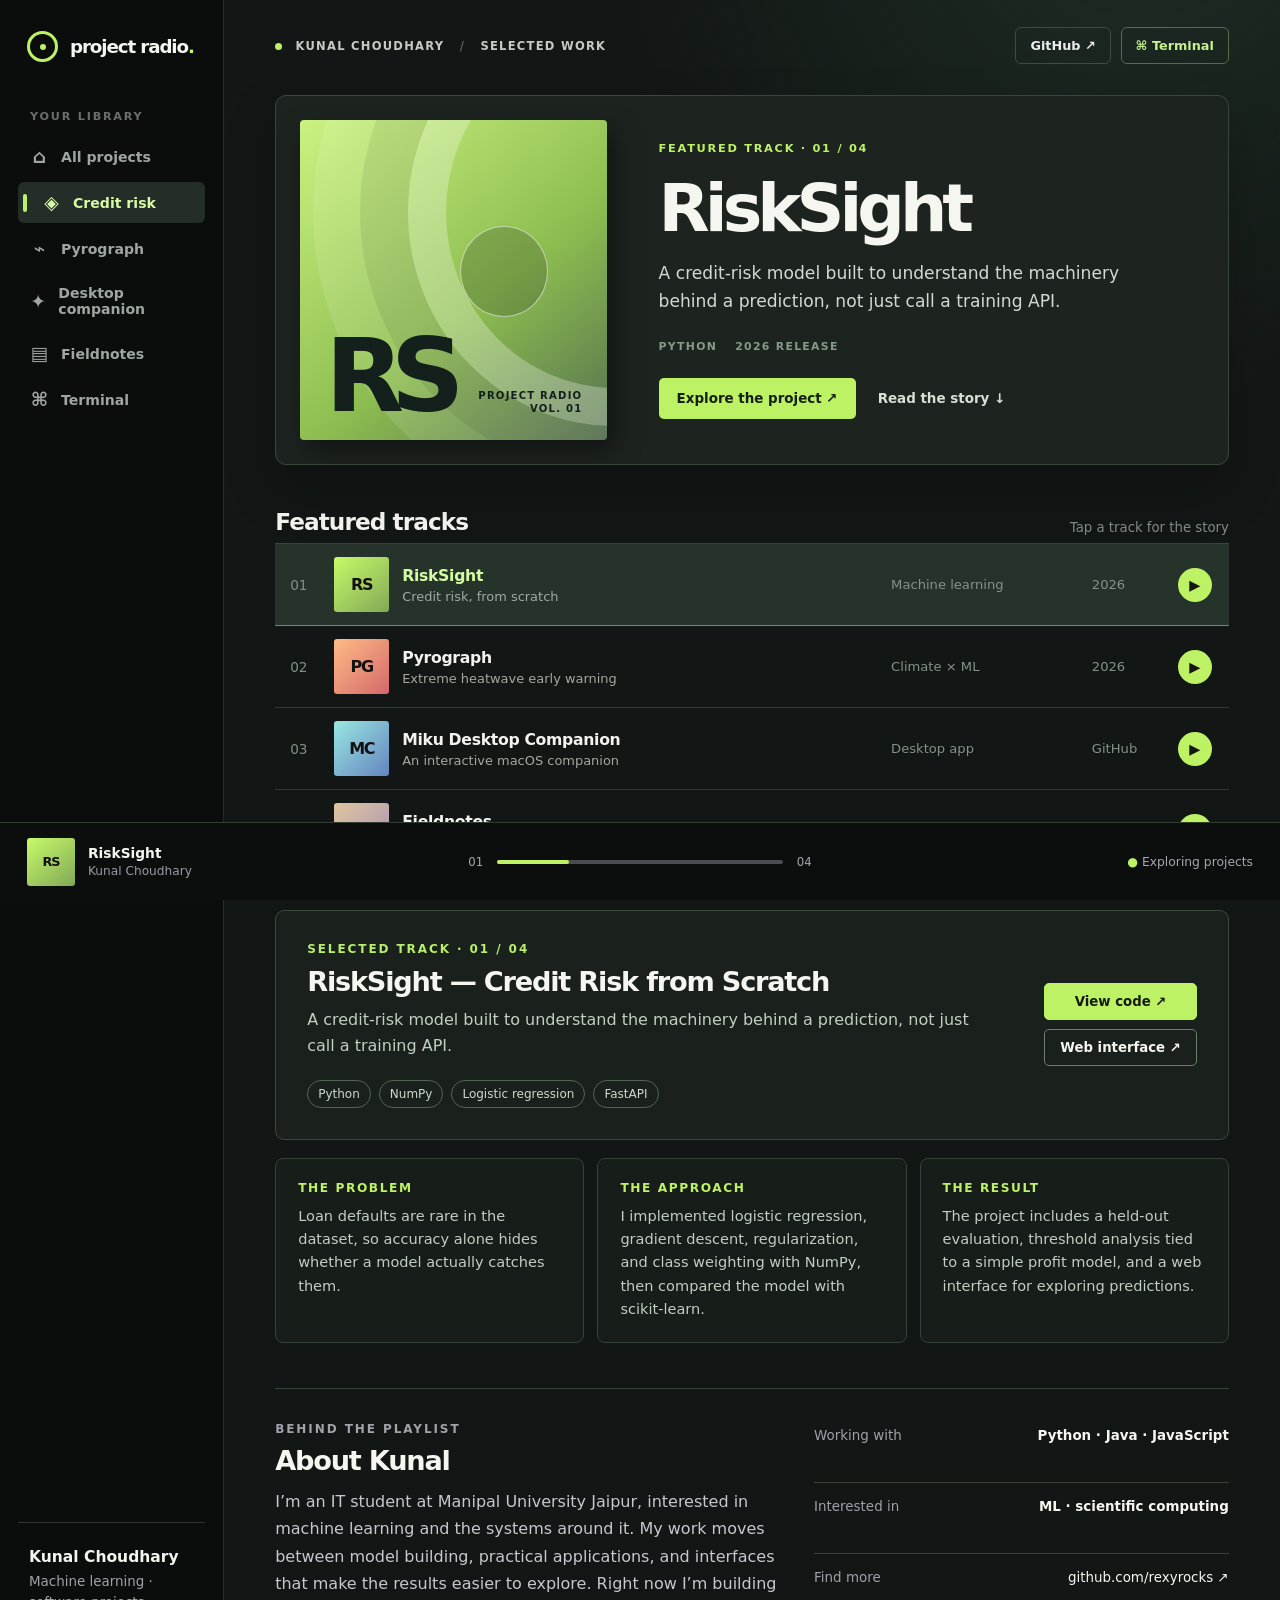
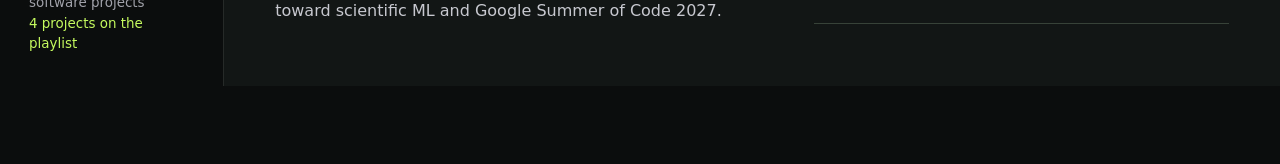
==== portfolio/index.html @ c3a0f2cb "Feature Project Radio portfolio and refresh public project highlights" ====
<!doctype html>
<html lang="en">
<head>
  <meta charset="utf-8">
  <meta name="viewport" content="width=device-width, initial-scale=1">
  <meta name="theme-color" content="#0b0c10">
  <meta name="description" content="Kunal Choudhary's project radio: machine learning projects, experiments, and the stories behind them.">
  <title>Kunal Choudhary · Project Radio</title>
  <link rel="icon" type="image/svg+xml" href="data:image/svg+xml,%3Csvg xmlns='http://www.w3.org/2000/svg' viewBox='0 0 64 64'%3E%3Crect width='64' height='64' rx='15' fill='%230b0c10'/%3E%3Ccircle cx='32' cy='32' r='23' fill='none' stroke='%23c5fa5f' stroke-width='5'/%3E%3Ccircle cx='32' cy='32' r='5' fill='%23c5fa5f'/%3E%3C/svg%3E">
  <style>
    :root{font-family:Inter,ui-sans-serif,system-ui,-apple-system,BlinkMacSystemFont,"Segoe UI",sans-serif;color:#f4f4ef;background:#0b0c10;font-synthesis:none}
    *{box-sizing:border-box}html{scroll-behavior:smooth}body{margin:0;min-width:320px}button,a{font:inherit}button{cursor:pointer}a{color:inherit;text-decoration:none}button:focus-visible,a:focus-visible,input:focus-visible{outline:3px solid #c5fa5f;outline-offset:3px}::selection{background:#c5fa5f;color:#111}
    .app{min-height:100vh;display:grid;grid-template-columns:248px minmax(0,1fr);grid-template-rows:minmax(0,1fr) 86px}
    .sidebar{grid-row:1;grid-column:1;background:#111218;border-right:1px solid #2a2b31;padding:30px 20px;display:flex;flex-direction:column;gap:40px}
    .brand{display:flex;align-items:center;gap:12px;font-size:1.05rem;font-weight:800;letter-spacing:-.04em}.brand-icon{width:33px;height:33px;border:3px solid #c5fa5f;border-radius:50%;position:relative;display:grid;place-items:center}.brand-icon:after{content:"";width:6px;height:6px;background:#c5fa5f;border-radius:50%}
    .nav-label,.eyebrow{font-size:.75rem;font-weight:800;letter-spacing:.16em;text-transform:uppercase;color:#a1a2aa}.nav{display:grid;gap:5px}.nav button{width:100%;text-align:left;background:none;color:#a9abb4;border:0;border-radius:9px;padding:11px 12px;font-size:.91rem;font-weight:650;display:flex;align-items:center;gap:12px}.nav button:hover,.nav button.active{background:#23252c;color:#fff}.nav button.active:before{content:"";width:4px;height:18px;background:#c5fa5f;border-radius:6px;margin-left:-7px;margin-right:3px}.nav .symbol{font-size:1.18rem;line-height:1;width:19px;text-align:center}.sidebar-foot{margin-top:auto;border-top:1px solid #2a2b31;padding:22px 11px 0;color:#a1a2aa;font-size:.84rem;line-height:1.55}.sidebar-foot strong{color:#f4f4ef;display:block;font-size:.9rem}
    .main{grid-column:2;grid-row:1;min-width:0;background:radial-gradient(ellipse 55% 42% at 75% -2%,#39354c 0%,transparent 75%),#17181e;padding:30px clamp(20px,4vw,66px) 54px;overflow:hidden}
    .topbar{display:flex;align-items:center;justify-content:space-between;gap:16px;margin-bottom:34px}.top-note{color:#b7b8bf;font-size:.84rem}.top-actions{display:flex;align-items:center;gap:10px}.pill{border:1px solid #42434b;background:#25262d;color:#ececf0;border-radius:100px;padding:9px 15px;font-size:.84rem;font-weight:700}.pill:hover{background:#373841}.terminal-trigger{border:1px solid #c5fa5f;background:transparent;color:#c5fa5f;border-radius:100px;padding:9px 14px;font-size:.84rem;font-weight:750}.terminal-trigger:hover{background:#c5fa5f;color:#141611}
    .hero{position:relative;display:grid;grid-template-columns:minmax(0,1fr) minmax(250px,38%);align-items:end;gap:30px;min-height:365px;padding:clamp(26px,4vw,54px);overflow:hidden;border-radius:20px;background:linear-gradient(115deg,#494174 0%,#785c91 55%,#c7acb9 100%);box-shadow:0 28px 60px #0004}
    .hero:before{content:"";position:absolute;inset:0;background:linear-gradient(0deg,#12101a99,transparent 58%);pointer-events:none}.hero-copy{position:relative;z-index:1}.hero .eyebrow{color:#e8e3ed}.hero h1{font-size:clamp(3rem,6.8vw,6rem);line-height:.93;letter-spacing:-.075em;margin:15px 0 22px;max-width:700px}.hero p{font-size:clamp(1rem,1.5vw,1.12rem);line-height:1.55;margin:0;color:#f0eaf3;max-width:570px}.hero-meta{margin-top:32px;font-size:.83rem;font-weight:700;color:#ede7f0}.hero-art{position:relative;z-index:0;justify-self:center;align-self:center;width:min(28vw,300px);aspect-ratio:1;border-radius:50%;background:repeating-radial-gradient(circle at center,#17171b 0 3px,#24242a 4px 5px,#131317 6px 9px);box-shadow:18px 27px 35px #110d1b55,inset 0 0 0 2px #ffffff18;transform:rotate(-16deg)}.hero-art:before{content:"";position:absolute;inset:32%;border-radius:50%;background:#c5fa5f;box-shadow:0 0 0 7px #c5fa5f44}.hero-art:after{content:"";position:absolute;inset:47%;border-radius:50%;background:#17181e}
    .section-heading{display:flex;align-items:end;justify-content:space-between;gap:12px;margin:43px 0 16px}.section-heading h2{font-size:1.6rem;letter-spacing:-.045em;margin:0}.section-heading span{color:#a7a8b0;font-size:.83rem}.tracks{display:grid;gap:9px}.track{width:100%;display:grid;grid-template-columns:28px 55px minmax(0,1fr) minmax(110px,22%) 70px 38px;gap:16px;align-items:center;padding:12px 16px;color:#afb0b9;background:transparent;border:1px solid transparent;border-radius:11px;text-align:left}.track:hover,.track.selected{background:#25262e;border-color:#3b3c45}.track.selected .track-name{color:#c5fa5f}.track-number{font-size:.85rem}.cover{width:55px;height:55px;border-radius:7px;display:grid;place-items:center;color:#111;font-weight:900;letter-spacing:-.08em;box-shadow:0 4px 14px #0004}.cover-risk{background:linear-gradient(140deg,#c7fa69,#81a956)}.cover-pyro{background:linear-gradient(135deg,#ffbc85,#d4686b)}.cover-miku{background:linear-gradient(135deg,#98e7e2,#6584be)}.cover-notes{background:linear-gradient(135deg,#dec59d,#a891b9)}.track-name{display:block;color:#f2f2ef;font-weight:780;font-size:.98rem;letter-spacing:-.02em}.track-sub{display:block;color:#9899a2;font-size:.81rem;margin-top:4px}.track-type,.track-time{font-size:.82rem}.track-play{height:34px;width:34px;border-radius:50%;border:0;background:#c5fa5f;color:#131611;display:grid;place-items:center;font-size:.9rem}.track-play:hover{transform:scale(1.08)}
    .detail{margin-top:34px;background:#22232b;border:1px solid #34353d;border-radius:18px;padding:28px;display:grid;grid-template-columns:minmax(0,1fr) auto;gap:28px}.detail .eyebrow{color:#b8ef68}.detail h3{margin:10px 0 10px;font-size:1.65rem;letter-spacing:-.045em}.detail p{margin:0;color:#c4c5cb;line-height:1.65;max-width:680px}.chips{display:flex;flex-wrap:wrap;gap:8px;margin-top:20px}.chip{border:1px solid #4b4c55;border-radius:100px;padding:6px 10px;font-size:.75rem;color:#e1e1e5}.detail-links{display:flex;flex-direction:column;justify-content:center;gap:9px;min-width:130px}.detail-link{border:1px solid #666872;border-radius:100px;padding:10px 15px;text-align:center;font-size:.83rem;font-weight:750}.detail-link.primary{background:#c5fa5f;border-color:#c5fa5f;color:#161a10}.detail-link:hover{filter:brightness(1.12)}
    .story-grid{display:grid;grid-template-columns:repeat(3,minmax(0,1fr));gap:13px;margin-top:18px}.story-card{background:#1b1c23;border:1px solid #33343d;border-radius:14px;padding:19px}.story-card h4{color:#c5fa5f;margin:0 0 9px;font-size:.76rem;text-transform:uppercase;letter-spacing:.13em}.story-card p{color:#cbccd1;font-size:.91rem;line-height:1.6;margin:0}.about{margin-top:45px;display:grid;grid-template-columns:minmax(0,1.1fr) minmax(220px,.9fr);gap:32px;border-top:1px solid #393a43;padding-top:33px}.about h2{font-size:1.6rem;letter-spacing:-.045em;margin:9px 0 12px}.about p{color:#c7c8cf;line-height:1.7;margin:0;max-width:590px}.about-list{display:grid;gap:10px}.about-item{display:flex;justify-content:space-between;gap:20px;border-bottom:1px solid #393a43;padding:6px 0 12px;font-size:.84rem}.about-item span:first-child{color:#9fa1aa}.about-item span:last-child{font-weight:700;text-align:right}
    .player{grid-row:2;grid-column:1/-1;position:sticky;bottom:0;z-index:5;background:#101115;border-top:1px solid #33343a;display:grid;grid-template-columns:1fr minmax(160px,28%) 1fr;align-items:center;gap:20px;padding:14px 27px}.player-track{display:flex;align-items:center;gap:13px;min-width:0}.player-track .cover{width:48px;height:48px;font-size:.8rem;flex:none}.player-title{font-size:.86rem;font-weight:780;white-space:nowrap;overflow:hidden;text-overflow:ellipsis}.player-artist{font-size:.76rem;color:#999ba4;margin-top:3px}.player-center{display:flex;align-items:center;gap:14px;color:#a4a6ad;font-size:.73rem}.progress{height:4px;border-radius:6px;background:#4b4c52;flex:1;position:relative}.progress:before{content:"";position:absolute;left:0;top:0;bottom:0;width:var(--track-progress,25%);background:#c5fa5f;border-radius:6px}.player-right{justify-self:end;font-size:.77rem;color:#a5a7b0}.player-right span{color:#c5fa5f}
    .terminal-backdrop{position:fixed;inset:0;background:#0009;z-index:10;display:none;align-items:center;justify-content:center;padding:18px}.terminal-backdrop.open{display:flex}.terminal{width:min(720px,100%);max-height:min(650px,85vh);background:#101317;border:1px solid #667466;border-radius:14px;box-shadow:0 35px 90px #000a;display:flex;flex-direction:column;overflow:hidden}.terminal-bar{display:flex;align-items:center;justify-content:space-between;background:#202520;border-bottom:1px solid #3c493d;padding:12px 17px;color:#d6e0d0;font-size:.84rem;font-weight:700}.terminal-close{background:none;color:#d6e0d0;border:0;font-size:1.3rem;line-height:1}.terminal-body{padding:22px 24px;color:#d7e3d4;font: .91rem/1.65 ui-monospace,SFMono-Regular,Consolas,monospace;overflow:auto;min-height:280px}.terminal-line{white-space:pre-wrap;overflow-wrap:anywhere;margin-bottom:8px}.terminal-input-row{display:flex;gap:8px;align-items:center;padding:0 24px 21px;color:#c5fa5f;font: .91rem ui-monospace,SFMono-Regular,Consolas,monospace}.terminal-input-row input{flex:1;min-width:0;background:none;border:0;color:#fff;outline:0;font:inherit}.terminal-input-row input:focus-visible{outline:0}
    @media(max-width:850px){.app{grid-template-columns:1fr}.sidebar{display:none}.main{grid-column:1;padding:22px 18px 35px}.hero{min-height:320px}.hero-art{width:230px}.track{grid-template-columns:22px 50px minmax(0,1fr) 36px;gap:12px}.track-type,.track-time{display:none}.detail{grid-template-columns:1fr}.detail-links{flex-direction:row;justify-content:flex-start}.player{grid-template-columns:1fr auto}.player-center{display:none}}
    @media(max-width:700px){.story-grid,.about{grid-template-columns:1fr}}
    @media(max-width:570px){.top-note{display:none}.topbar{justify-content:flex-end;margin-bottom:20px}.hero{display:block;min-height:355px;padding:28px}.hero h1{font-size:3.4rem;max-width:310px}.hero p{max-width:300px}.hero-art{position:absolute;width:220px;right:-88px;bottom:-67px;opacity:.58}.hero-meta{margin-top:25px}.section-heading{margin-top:32px}.section-heading h2{font-size:1.4rem}.track{padding:9px 7px;gap:10px}.track-name{font-size:.9rem}.track-sub{font-size:.74rem}.cover{width:50px;height:50px}.detail{padding:21px}.detail h3{font-size:1.35rem}.player{padding:11px 15px}.player-right{font-size:.7rem}}
    @media(prefers-reduced-motion:no-preference){.track,.pill,.terminal-trigger,.detail-link,.track-play{transition:background .18s ease,color .18s ease,transform .18s ease,filter .18s ease}}
    /* Project Radio's record-sleeve layout */
    :root{background:#0b0d0d;color:#f5f6f0}
    .app{grid-template-columns:224px minmax(0,1fr);grid-template-rows:minmax(0,1fr) 78px}
    .sidebar{background:#0b0d0d;border-right:1px solid #262a28;padding:31px 18px;gap:48px}
    .brand{font-size:1.14rem;letter-spacing:-.06em;padding-left:9px}.brand-icon{border-color:#bdf264;width:31px;height:31px}.brand-icon:after{background:#bdf264}
    .nav-label{color:#696f6b;font-size:.7rem}.nav button{border-radius:6px;color:#9fa6a1;font-size:.88rem;min-height:41px}.nav button:hover{background:#1b201e}.nav button.active{background:#242d27;color:#d8f9a5}.nav button.active:before{background:#bdf264}
    .sidebar-foot{border-color:#303631}.sidebar-foot strong{font-size:.97rem;margin-bottom:3px}
    .main{background:radial-gradient(circle at 87% -7%,#1e2d24 0%,transparent 27%),#121615;padding:27px clamp(24px,4vw,68px) 62px}
    .topbar{margin-bottom:31px}.top-note{color:#c4cbc3;font-size:.72rem;letter-spacing:.11em;font-weight:800}.top-dot{display:inline-block;width:7px;height:7px;background:#bdf264;border-radius:50%;vertical-align:middle;margin-right:8px}.top-slash{color:#58615a;padding:0 10px}
    .pill,.terminal-trigger{border-radius:6px;min-height:37px;display:inline-flex;align-items:center;padding:8px 14px;font-size:.8rem}.pill{background:none;border-color:#404b42}.terminal-trigger{border-color:#536f46;color:#c6f291}.terminal-trigger:hover{background:#bdf264}
    .hero{grid-template-columns:minmax(240px,34%) minmax(0,1fr);min-height:370px;align-items:stretch;gap:clamp(25px,4vw,65px);background:#1d2420;border:1px solid #39463b;box-shadow:0 24px 54px #0003;padding:24px;border-radius:11px}
    .hero:before{display:none}.hero-art{order:0;justify-self:stretch;align-self:stretch;width:100%;height:auto;aspect-ratio:1;border-radius:4px;transform:none;box-shadow:7px 10px 28px #0007;overflow:hidden;display:flex;align-items:end;justify-content:space-between;padding:25px;isolation:isolate}
    .hero-art.cover-risk{background:linear-gradient(140deg,#cbf280 0%,#8dbd50 58%,#55714f 100%)}
    .hero-art.cover-pyro{background:linear-gradient(145deg,#f1bc89 0%,#e07a6e 50%,#542f59 100%)}
    .hero-art.cover-miku{background:linear-gradient(145deg,#a4e8df 0%,#69a6c2 45%,#453d83 100%)}
    .hero-art.cover-notes{background:linear-gradient(145deg,#efdfb8 0%,#c2a9c1 52%,#68658d 100%)}
    .hero-art:before{content:"";display:block;position:absolute;width:110%;height:110%;left:35%;top:-38%;right:auto;bottom:auto;border-radius:50%;border:38px solid #ffffff46;box-shadow:0 0 0 48px #00000012,0 0 0 95px #ffffff1c;background:none}
    .hero-art:after{content:"";display:block;position:absolute;width:28%;height:28%;left:52%;top:33%;right:auto;bottom:auto;border-radius:50%;background:#151e1933;border:1px solid #fff8}
    .hero-art span,.hero-art small{position:relative;z-index:1;color:#14201b}.hero-art span{font-size:clamp(3.5rem,8vw,8rem);font-weight:950;line-height:.76;letter-spacing:-.13em}.hero-art small{font-size:.63rem;text-align:right;line-height:1.3;letter-spacing:.12em;font-weight:900}
    .hero-copy{order:1;display:flex;flex-direction:column;justify-content:center;padding:15px clamp(2px,2vw,25px) 15px 0}.hero .eyebrow{color:#bdf264;font-size:.71rem;letter-spacing:.15em}.hero h1{font-size:clamp(3rem,5.2vw,5.8rem);line-height:.96;margin:22px 0 19px;letter-spacing:-.075em;overflow-wrap:anywhere}.hero p{color:#d1dad0;font-size:1.07rem;line-height:1.62;max-width:600px}.hero-meta{display:flex;flex-wrap:wrap;gap:18px;color:#859a89;font-size:.68rem;letter-spacing:.12em;margin:24px 0 0}.hero-actions{display:flex;align-items:center;gap:22px;flex-wrap:wrap;margin-top:25px}.hero-button{background:#bdf264;color:#142012;border-radius:5px;padding:13px 18px;font-size:.84rem;font-weight:850}.hero-button:hover{background:#d6ff94}.hero-secondary{font-size:.84rem;font-weight:700;color:#d6e0d3}.hero-secondary:hover{text-decoration:underline}
    .section-heading{margin:43px 0 8px}.section-heading h2{font-size:1.45rem;letter-spacing:-.04em}.section-heading span{color:#828e85}
    .tracks{gap:0;border-top:1px solid #39433b}.track{border:0;border-bottom:1px solid #303a32;border-radius:0;padding:13px 15px;grid-template-columns:28px 52px minmax(0,1fr) minmax(110px,20%) 70px 36px}.track:hover{background:#1e2821;border:0;border-bottom:1px solid #53694d}.track.selected{background:#26332a;border:0;border-bottom:1px solid #718b5d}.track.selected .track-name{color:#d3fca2}.track-number{color:#809084}.cover{border-radius:3px;box-shadow:none}.track-sub{color:#a1aaa1}.track-type,.track-time{color:#849287}.track-play{background:#bdf264}.track-play:hover{transform:scale(1.05)}
    .detail{background:#1a211c;border-color:#3a493d;border-radius:9px;padding:31px;margin-top:38px}.detail h3{font-size:1.7rem}.detail p{color:#c2cfc1}.chip{border-color:#536453;color:#cdd9cc}.detail-link{border-color:#6c806b;border-radius:5px}.detail-link.primary{background:#bdf264;border-color:#bdf264}
    .story-card{background:#171d19;border-color:#354237;border-radius:8px;padding:22px}.story-card h4{color:#bdf264}.story-card p{color:#c3cec3}
    .about{border-color:#374238}.about h2{font-size:1.7rem}.about-item{border-color:#374238}
    .player{background:#0b0e0c;border-color:#313c32;height:78px}.player-right span{color:#bdf264}.progress:before{background:#bdf264}
    @media(max-width:980px){.hero{grid-template-columns:minmax(190px,36%) minmax(0,1fr);gap:24px}.hero h1{font-size:clamp(2.7rem,5vw,4.3rem)}.hero-art{min-height:250px}}
    @media(max-width:850px){.app{grid-template-columns:1fr}.main{padding:22px 19px 42px}.hero{grid-template-columns:minmax(180px,35%) minmax(0,1fr)}.hero-art{min-height:260px}}
    @media(max-width:620px){.topbar{margin-bottom:17px}.top-note{display:none}.topbar{justify-content:flex-end}.hero{display:flex;flex-direction:column;padding:15px;gap:14px}.hero-art{min-height:0;width:100%;aspect-ratio:1.45;padding:19px}.hero-art span{font-size:5.3rem}.hero-copy{padding:12px 10px 16px}.hero h1{font-size:3.1rem;margin:13px 0}.hero p{font-size:1rem}.hero-meta{margin-top:15px}.hero-actions{margin-top:19px}.hero-button{width:100%;text-align:center}.hero-secondary{display:none}.section-heading{margin-top:34px}.track{grid-template-columns:20px 48px minmax(0,1fr) 34px;padding:10px 4px}.track-type,.track-time{display:none}.story-grid,.about{grid-template-columns:1fr}.detail-links{flex-wrap:wrap}.player{height:74px;padding:10px 14px}}
  </style>
</head>
<body>
  <div class="app">
    <aside class="sidebar" aria-label="Portfolio navigation">
      <a class="brand" href="#top" aria-label="Project Radio home"><span class="brand-icon" aria-hidden="true"></span><span>project radio<span style="color:#c5fa5f">.</span></span></a>
      <div><div class="nav-label" style="padding:0 12px 13px">Your library</div><nav class="nav"><button class="active" data-nav="all"><span class="symbol">⌂</span>All projects</button><button data-nav="risk"><span class="symbol">◈</span>Credit risk</button><button data-nav="pyro"><span class="symbol">⌁</span>Pyrograph</button><button data-nav="miku"><span class="symbol">✦</span>Desktop companion</button><button data-nav="notes"><span class="symbol">▤</span>Fieldnotes</button><button id="nav-terminal"><span class="symbol">⌘</span>Terminal</button></nav></div>
      <div class="sidebar-foot"><strong>Kunal Choudhary</strong>Machine learning · software projects<br><span style="color:#c5fa5f">4 projects on the playlist</span></div>
    </aside>
    <main class="main" id="top">
      <div class="topbar"><div class="top-note"><span class="top-dot"></span> KUNAL CHOUDHARY <span class="top-slash">/</span> SELECTED WORK</div><div class="top-actions"><a class="pill" href="https://github.com/rexyrocks" target="_blank" rel="noopener noreferrer">GitHub ↗</a><button class="terminal-trigger" id="terminal-trigger" aria-haspopup="dialog" aria-controls="terminal-dialog">⌘ Terminal</button></div></div>
      <section class="hero" aria-label="Featured project"><div class="hero-art cover-risk" id="hero-art" aria-hidden="true"><span id="hero-mark">RS</span><small>PROJECT RADIO<br>VOL. 01</small></div><div class="hero-copy"><div class="eyebrow" id="hero-eyebrow">FEATURED TRACK&nbsp; · &nbsp;01 / 04</div><h1 id="hero-title">RiskSight</h1><p id="hero-description">A credit-risk model built to understand the machinery behind a prediction, not just call a training API.</p><div class="hero-meta"><span id="hero-category">MACHINE LEARNING</span><span>2026 RELEASE</span></div><div class="hero-actions"><a class="hero-button" id="hero-code" href="https://github.com/rexyrocks/credit-risk-from-scratch" target="_blank" rel="noopener noreferrer">Explore the project ↗</a><a class="hero-secondary" href="#project-detail">Read the story ↓</a></div></div></section>
      <div class="section-heading"><h2>Featured tracks</h2><span>Tap a track for the story</span></div>
      <section class="tracks" aria-label="Projects">
        <button class="track selected" data-project="risk" aria-pressed="true"><span class="track-number">01</span><span class="cover cover-risk">RS</span><span><span class="track-name">RiskSight</span><span class="track-sub">Credit risk, from scratch</span></span><span class="track-type">Machine learning</span><span class="track-time">2026</span><span class="track-play" aria-hidden="true">▶</span></button>
        <button class="track" data-project="pyro" aria-pressed="false"><span class="track-number">02</span><span class="cover cover-pyro">PG</span><span><span class="track-name">Pyrograph</span><span class="track-sub">Extreme heatwave early warning</span></span><span class="track-type">Climate × ML</span><span class="track-time">2026</span><span class="track-play" aria-hidden="true">▶</span></button>
        <button class="track" data-project="miku" aria-pressed="false"><span class="track-number">03</span><span class="cover cover-miku">MC</span><span><span class="track-name">Miku Desktop Companion</span><span class="track-sub">An interactive macOS companion</span></span><span class="track-type">Desktop app</span><span class="track-time">GitHub</span><span class="track-play" aria-hidden="true">▶</span></button>
        <button class="track" data-project="notes" aria-pressed="false"><span class="track-number">04</span><span class="cover cover-notes">FN</span><span><span class="track-name">Fieldnotes</span><span class="track-sub">A shared research log</span></span><span class="track-type">Full stack</span><span class="track-time">GitHub</span><span class="track-play" aria-hidden="true">▶</span></button>
      </section>
      <section class="detail" id="project-detail" aria-live="polite"></section>
      <div class="story-grid" id="story-grid" aria-label="Project notes"></div>
      <section class="about" id="about"><div><div class="eyebrow">Behind the playlist</div><h2>About Kunal</h2><p>I’m an IT student at Manipal University Jaipur, interested in machine learning and the systems around it. My work moves between model building, practical applications, and interfaces that make the results easier to explore. Right now I’m building toward scientific ML and Google Summer of Code 2027.</p></div><div class="about-list"><div class="about-item"><span>Working with</span><span>Python · Java · JavaScript</span></div><div class="about-item"><span>Interested in</span><span>ML · scientific computing</span></div><div class="about-item"><span>Find more</span><a href="https://github.com/rexyrocks" target="_blank" rel="noopener noreferrer">github.com/rexyrocks ↗</a></div></div></section>
    </main>
    <footer class="player" aria-label="Selected project"><div class="player-track"><span class="cover cover-risk" id="player-cover">RS</span><div style="min-width:0"><div class="player-title" id="player-title">RiskSight</div><div class="player-artist">Kunal Choudhary</div></div></div><div class="player-center"><span id="player-position">01</span><span class="progress" id="player-progress" aria-hidden="true"></span><span>04</span></div><div class="player-right"><span>●</span> Exploring projects</div></footer>
  </div>
  <div class="terminal-backdrop" id="terminal-backdrop"><section class="terminal" id="terminal-dialog" role="dialog" aria-modal="true" aria-label="Project terminal"><div class="terminal-bar"><span>kunal@project-radio ~</span><button class="terminal-close" id="terminal-close" aria-label="Close terminal">×</button></div><div class="terminal-body" id="terminal-output" aria-live="polite"><div class="terminal-line">Welcome to Project Radio Terminal.</div><div class="terminal-line">Type <span style="color:#c5fa5f">help</span> to see available commands.</div></div><form class="terminal-input-row" id="terminal-form"><label for="terminal-input">❯</label><input id="terminal-input" autocomplete="off" spellcheck="false" aria-label="Terminal command"></form></section></div>
  <script>
    const projects={
      risk:{number:"01",short:"RiskSight",title:"RiskSight — Credit Risk from Scratch",description:"A credit-risk model built to understand the machinery behind a prediction, not just call a training API.",problem:"Loan defaults are rare in the dataset, so accuracy alone hides whether a model actually catches them.",approach:"I implemented logistic regression, gradient descent, regularization, and class weighting with NumPy, then compared the model with scikit-learn.",outcome:"The project includes a held-out evaluation, threshold analysis tied to a simple profit model, and a web interface for exploring predictions.",tags:["Python","NumPy","Logistic regression","FastAPI"],code:"https://github.com/rexyrocks/credit-risk-from-scratch",demo:"https://frontend-rose-eight-31.vercel.app",demoLabel:"Web interface ↗",cover:"RS",coverClass:"cover-risk"},
      pyro:{number:"02",short:"Pyrograph",title:"Pyrograph — Extreme Heatwave Early Warning",description:"A Jaipur heatwave detection pipeline designed to turn weather history and forecasts into useful warnings.",problem:"A daily alert needs more than a high temperature: it needs a local baseline, recent context, and a clear definition of severe heat.",approach:"I built calendar-based climatology labels and lag features, trained Random Forest and XGBoost, and tested on later years.",outcome:"The pipeline saves its feature contract and evaluation metrics; an API and web app provide a five-day outlook with a persistence check for alerts.",tags:["Python","XGBoost","Time-series features","FastAPI"],code:"https://github.com/rexyrocks/pyrograph",demo:"https://heatshield-jaipur.vercel.app",demoLabel:"Open app ↗",cover:"PG",coverClass:"cover-pyro"},
      miku:{number:"03",short:"Miku Desktop Companion",title:"Miku Desktop Companion",description:"An interactive macOS companion built with Electron and a Live2D character.",problem:"A desktop companion needs to feel present without taking control of the screen or watching it by default.",approach:"The app combines character interactions, a menu-bar controller, local memory, and optional voice chat. Screen and project observation are opt-in.",outcome:"The public repository includes the Electron app, observer helpers, privacy controls, and development tests.",tags:["Electron","JavaScript","macOS","Live2D"],code:"https://github.com/rexyrocks/Electron",cover:"MC",coverClass:"cover-miku"},
      notes:{number:"04",short:"Fieldnotes",title:"Fieldnotes — Shared Research Log",description:"A place for the heatwave team to capture findings, phases, and responsibilities as the prototype evolves.",problem:"Research decisions and implementation notes are easy to lose when they live across chats and personal files.",approach:"I built a React frontend with an Express and SQLite API for findings and roles, organized around the project's research phases.",outcome:"The repository includes working routes for reading and adding findings and a deployment path with persistent database storage.",tags:["React","Express","SQLite","Research workflow"],code:"https://github.com/rexyrocks/the-log",cover:"FN",coverClass:"cover-notes"}
    };
    let current="risk";let priorFocus=null;
    function safe(s){return s.replace(/[&<>"']/g,c=>({"&":"&amp;","<":"&lt;",">":"&gt;",'"':"&quot;","'":"&#39;"}[c]))}
    function selectProject(id){const p=projects[id];if(!p)return;current=id;document.querySelectorAll(".track").forEach(el=>{const on=el.dataset.project===id;el.classList.toggle("selected",on);el.setAttribute("aria-pressed",String(on))});document.querySelectorAll(".nav button[data-nav]").forEach(el=>el.classList.toggle("active",el.dataset.nav===id));document.getElementById("project-detail").innerHTML='<div><div class="eyebrow">Selected track · '+p.number+' / 04</div><h3>'+safe(p.title)+'</h3><p>'+safe(p.description)+'</p><div class="chips">'+p.tags.map(t=>'<span class="chip">'+safe(t)+'</span>').join("")+'</div></div><div class="detail-links"><a class="detail-link primary" href="'+p.code+'" target="_blank" rel="noopener noreferrer">View code ↗</a>'+(p.demo?'<a class="detail-link" href="'+p.demo+'" target="_blank" rel="noopener noreferrer">'+p.demoLabel+'</a>':"")+'</div>';document.getElementById("story-grid").innerHTML=[["The problem",p.problem],["The approach",p.approach],["The result",p.outcome]].map(([title,body])=>'<article class="story-card"><h4>'+safe(title)+'</h4><p>'+safe(body)+'</p></article>').join("");document.getElementById("player-title").textContent=p.short;document.getElementById("player-position").textContent=p.number;document.getElementById("player-progress").style.setProperty("--track-progress",String(Number(p.number)*25)+"%");const cover=document.getElementById("player-cover");cover.className="cover "+p.coverClass;cover.textContent=p.cover;const heroArt=document.getElementById("hero-art");heroArt.className="hero-art "+p.coverClass;document.getElementById("hero-mark").textContent=p.cover;document.getElementById("hero-eyebrow").textContent="FEATURED TRACK · "+p.number+" / 04";document.getElementById("hero-title").textContent=p.short;document.getElementById("hero-description").textContent=p.description;document.getElementById("hero-category").textContent=p.tags[0].toUpperCase();document.getElementById("hero-code").href=p.code}
    document.querySelectorAll(".track").forEach(el=>el.addEventListener("click",()=>selectProject(el.dataset.project)));
    document.querySelectorAll(".nav button[data-nav]").forEach(el=>el.addEventListener("click",()=>{if(el.dataset.nav==="all"){document.querySelector(".tracks").scrollIntoView({behavior:"smooth"});return}selectProject(el.dataset.nav);document.getElementById("project-detail").scrollIntoView({behavior:"smooth",block:"nearest"})}));
    const backdrop=document.getElementById("terminal-backdrop"),input=document.getElementById("terminal-input"),output=document.getElementById("terminal-output");function openTerminal(){priorFocus=document.activeElement;backdrop.classList.add("open");input.focus()}function closeTerminal(){backdrop.classList.remove("open");if(priorFocus)priorFocus.focus()}document.getElementById("terminal-trigger").addEventListener("click",openTerminal);document.getElementById("nav-terminal").addEventListener("click",openTerminal);document.getElementById("terminal-close").addEventListener("click",closeTerminal);backdrop.addEventListener("click",e=>{if(e.target===backdrop)closeTerminal()});document.addEventListener("keydown",e=>{if(e.key==="Escape"&&backdrop.classList.contains("open"))closeTerminal();else if((e.key==="~"||e.key==="`")&&!backdrop.classList.contains("open")&&!["INPUT","TEXTAREA"].includes(document.activeElement.tagName)){e.preventDefault();openTerminal()}});backdrop.addEventListener("keydown",e=>{if(e.key!=="Tab")return;const items=[document.getElementById("terminal-close"),input],first=items[0],last=items[1];if(e.shiftKey&&document.activeElement===first){e.preventDefault();last.focus()}else if(!e.shiftKey&&document.activeElement===last){e.preventDefault();first.focus()}});
    function line(t){const div=document.createElement("div");div.className="terminal-line";div.textContent=t;output.appendChild(div);output.scrollTop=output.scrollHeight}
    document.getElementById("terminal-form").addEventListener("submit",e=>{e.preventDefault();const raw=input.value.trim();input.value="";if(!raw)return;line("❯ "+raw);const parts=raw.toLowerCase().split(/\s+/),cmd=parts[0],arg=parts.slice(1).join(" ");if(cmd==="clear"){output.innerHTML="";return}if(cmd==="help")line("Commands: help, ls, about, open risk, open pyrograph, open miku, open fieldnotes, github, clear");else if(cmd==="ls")line("01  risksight/\n02  pyrograph/\n03  miku/\n04  fieldnotes/");else if(cmd==="about")line("Kunal Choudhary — ML, software projects, and scientific computing.");else if(cmd==="open"){const aliases={risk:"risk",risksight:"risk",pyro:"pyro",pyrograph:"pyro",miku:"miku",electron:"miku",fieldnotes:"notes",notes:"notes"};const id=aliases[arg];if(id){selectProject(id);line("Selected "+projects[id].short+". See the project notes behind this window.")}else line("Try: open risk, pyrograph, miku, or fieldnotes")}else if(cmd==="github"){window.open("https://github.com/rexyrocks","_blank","noopener,noreferrer");line("Opening GitHub profile…")}else line("Command not found. Type help.")});
    selectProject("risk");
  </script>
</body>
</html>
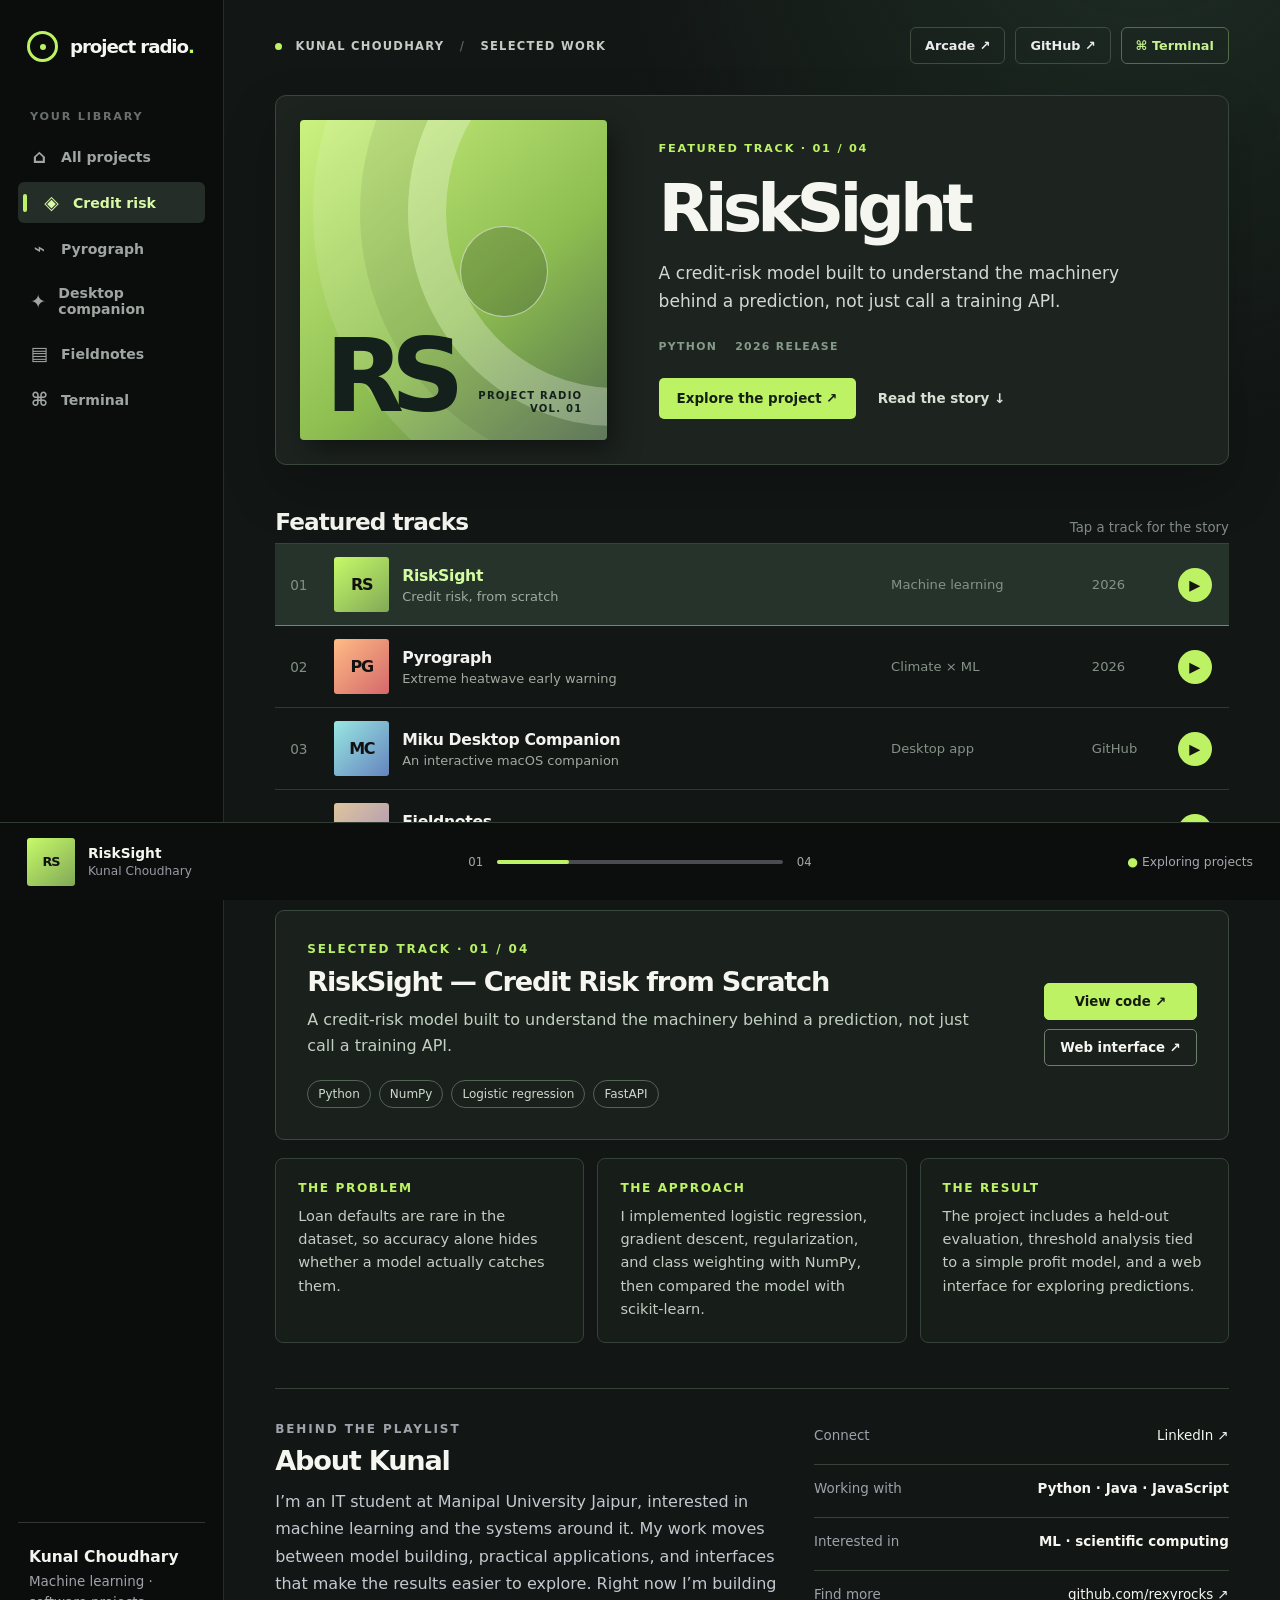
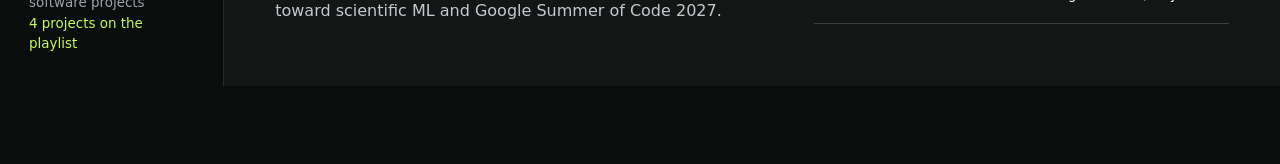
==== commit 07de11d6: "Add Catch the Commits arcade and LinkedIn profile links" ====
--- a/portfolio/index.html
+++ b/portfolio/index.html
@@ -66,7 +66,7 @@
       <div class="sidebar-foot"><strong>Kunal Choudhary</strong>Machine learning · software projects<br><span style="color:#c5fa5f">4 projects on the playlist</span></div>
     </aside>
     <main class="main" id="top">
-      <div class="topbar"><div class="top-note"><span class="top-dot"></span> KUNAL CHOUDHARY <span class="top-slash">/</span> SELECTED WORK</div><div class="top-actions"><a class="pill" href="https://github.com/rexyrocks" target="_blank" rel="noopener noreferrer">GitHub ↗</a><button class="terminal-trigger" id="terminal-trigger" aria-haspopup="dialog" aria-controls="terminal-dialog">⌘ Terminal</button></div></div>
+      <div class="topbar"><div class="top-note"><span class="top-dot"></span> KUNAL CHOUDHARY <span class="top-slash">/</span> SELECTED WORK</div><div class="top-actions"><a class="pill" href="/arcade.html">Arcade ↗</a><a class="pill" href="https://github.com/rexyrocks" target="_blank" rel="noopener noreferrer">GitHub ↗</a><button class="terminal-trigger" id="terminal-trigger" aria-haspopup="dialog" aria-controls="terminal-dialog">⌘ Terminal</button></div></div>
       <section class="hero" aria-label="Featured project"><div class="hero-art cover-risk" id="hero-art" aria-hidden="true"><span id="hero-mark">RS</span><small>PROJECT RADIO<br>VOL. 01</small></div><div class="hero-copy"><div class="eyebrow" id="hero-eyebrow">FEATURED TRACK&nbsp; · &nbsp;01 / 04</div><h1 id="hero-title">RiskSight</h1><p id="hero-description">A credit-risk model built to understand the machinery behind a prediction, not just call a training API.</p><div class="hero-meta"><span id="hero-category">MACHINE LEARNING</span><span>2026 RELEASE</span></div><div class="hero-actions"><a class="hero-button" id="hero-code" href="https://github.com/rexyrocks/credit-risk-from-scratch" target="_blank" rel="noopener noreferrer">Explore the project ↗</a><a class="hero-secondary" href="#project-detail">Read the story ↓</a></div></div></section>
       <div class="section-heading"><h2>Featured tracks</h2><span>Tap a track for the story</span></div>
       <section class="tracks" aria-label="Projects">
@@ -77,7 +77,7 @@
       </section>
       <section class="detail" id="project-detail" aria-live="polite"></section>
       <div class="story-grid" id="story-grid" aria-label="Project notes"></div>
-      <section class="about" id="about"><div><div class="eyebrow">Behind the playlist</div><h2>About Kunal</h2><p>I’m an IT student at Manipal University Jaipur, interested in machine learning and the systems around it. My work moves between model building, practical applications, and interfaces that make the results easier to explore. Right now I’m building toward scientific ML and Google Summer of Code 2027.</p></div><div class="about-list"><div class="about-item"><span>Working with</span><span>Python · Java · JavaScript</span></div><div class="about-item"><span>Interested in</span><span>ML · scientific computing</span></div><div class="about-item"><span>Find more</span><a href="https://github.com/rexyrocks" target="_blank" rel="noopener noreferrer">github.com/rexyrocks ↗</a></div></div></section>
+      <section class="about" id="about"><div><div class="eyebrow">Behind the playlist</div><h2>About Kunal</h2><p>I’m an IT student at Manipal University Jaipur, interested in machine learning and the systems around it. My work moves between model building, practical applications, and interfaces that make the results easier to explore. Right now I’m building toward scientific ML and Google Summer of Code 2027.</p></div><div class="about-list"><div class="about-item"><span>Connect</span><a href="https://www.linkedin.com/in/kunal-choudhary-664a373b8/" target="_blank" rel="noopener noreferrer">LinkedIn ↗</a></div><div class="about-item"><span>Working with</span><span>Python · Java · JavaScript</span></div><div class="about-item"><span>Interested in</span><span>ML · scientific computing</span></div><div class="about-item"><span>Find more</span><a href="https://github.com/rexyrocks" target="_blank" rel="noopener noreferrer">github.com/rexyrocks ↗</a></div></div></section>
     </main>
     <footer class="player" aria-label="Selected project"><div class="player-track"><span class="cover cover-risk" id="player-cover">RS</span><div style="min-width:0"><div class="player-title" id="player-title">RiskSight</div><div class="player-artist">Kunal Choudhary</div></div></div><div class="player-center"><span id="player-position">01</span><span class="progress" id="player-progress" aria-hidden="true"></span><span>04</span></div><div class="player-right"><span>●</span> Exploring projects</div></footer>
   </div>
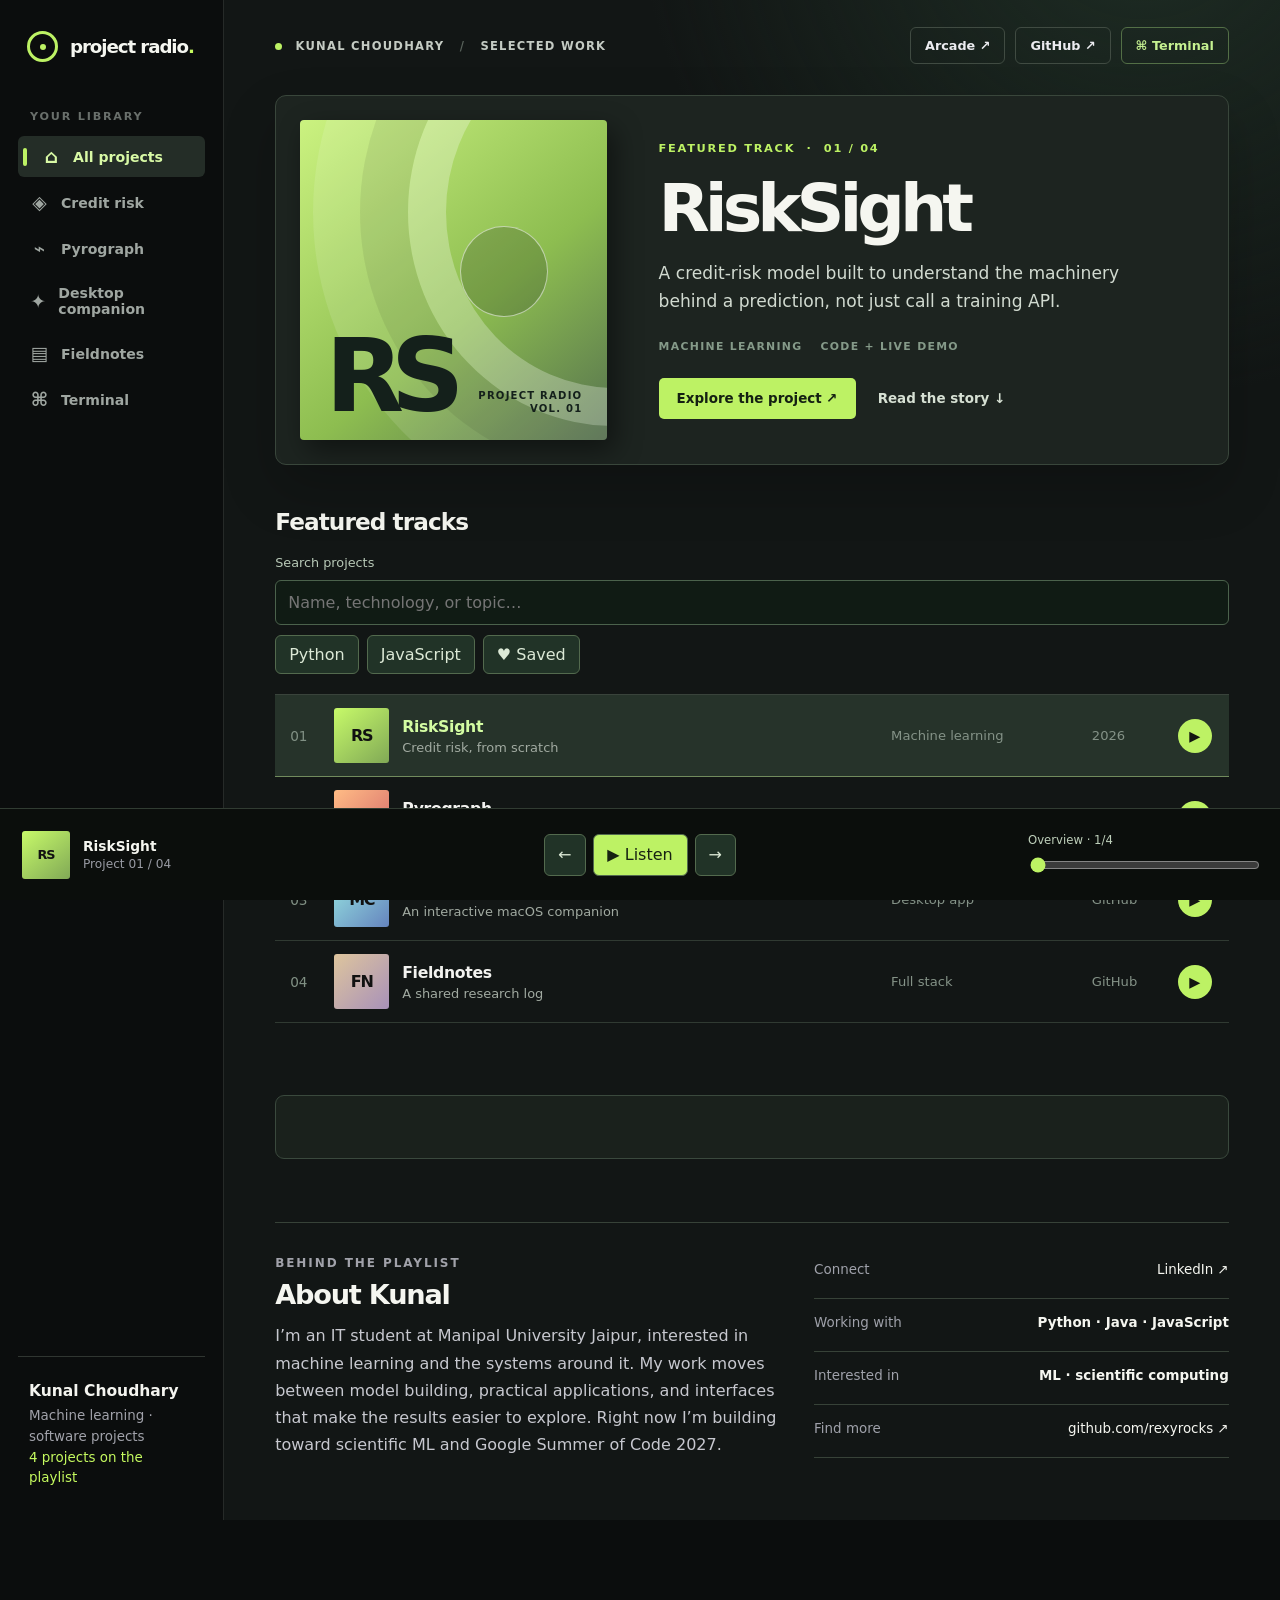
==== commit e0b94850: "Make portfolio interactions functional" ====
--- a/portfolio/index.html
+++ b/portfolio/index.html
@@ -56,6 +56,7 @@
     @media(max-width:980px){.hero{grid-template-columns:minmax(190px,36%) minmax(0,1fr);gap:24px}.hero h1{font-size:clamp(2.7rem,5vw,4.3rem)}.hero-art{min-height:250px}}
     @media(max-width:850px){.app{grid-template-columns:1fr}.main{padding:22px 19px 42px}.hero{grid-template-columns:minmax(180px,35%) minmax(0,1fr)}.hero-art{min-height:260px}}
     @media(max-width:620px){.topbar{margin-bottom:17px}.top-note{display:none}.topbar{justify-content:flex-end}.hero{display:flex;flex-direction:column;padding:15px;gap:14px}.hero-art{min-height:0;width:100%;aspect-ratio:1.45;padding:19px}.hero-art span{font-size:5.3rem}.hero-copy{padding:12px 10px 16px}.hero h1{font-size:3.1rem;margin:13px 0}.hero p{font-size:1rem}.hero-meta{margin-top:15px}.hero-actions{margin-top:19px}.hero-button{width:100%;text-align:center}.hero-secondary{display:none}.section-heading{margin-top:34px}.track{grid-template-columns:20px 48px minmax(0,1fr) 34px;padding:10px 4px}.track-type,.track-time{display:none}.story-grid,.about{grid-template-columns:1fr}.detail-links{flex-wrap:wrap}.player{height:74px;padding:10px 14px}}
+    [hidden]{display:none!important}.top-actions{flex-wrap:wrap}.library-tools{display:grid;gap:10px;margin:20px 0}.library-tools label{font-size:.8rem;color:#b8c9b7}.library-tools input,#share-url{width:100%;padding:12px;border-radius:6px;border:1px solid #4b624c;background:#101b14;color:#eff5eb;font:inherit}.filter-buttons{display:flex;gap:8px;flex-wrap:wrap}.filter-buttons button,.tour-controls button,.chapter-listen{background:#213327;border:1px solid #536a4e;border-radius:6px;color:#dce9d6;padding:9px 13px}.filter-buttons [aria-pressed=true]{color:#172212;background:#bdf264}.chip{background:transparent;cursor:pointer}.chip:hover{background:#354b34}.detail-links button{background:transparent;color:#e4eede}#notice{color:#bdf264;min-height:1.2em;font-size:.85rem;margin:18px 0 0}#empty-state{padding:24px;color:#c4d3c1}.chapter-listen{font-size:.75rem;margin-top:14px}.narrating{border-color:#bdf264}.player{height:auto;min-height:92px;grid-template-columns:minmax(150px,1fr) auto minmax(130px,1fr);padding:14px 22px;gap:20px}.player-track{background:none;border:0;color:inherit;text-align:left;padding:0}.player-info{min-width:0}.player-title,.player-artist{display:block}.tour-controls{display:flex;align-items:center;gap:7px}.tour-controls button{min-height:42px}.tour-controls #tour-play{background:#bdf264;color:#172212;min-width:95px}.chapter-control{max-width:230px;width:100%;justify-self:end}.chapter-control label{display:block;font-size:.73rem;color:#becfba;margin-bottom:8px}.chapter-control input{width:100%;accent-color:#bdf264}.hero-art small #hero-volume{font-size:inherit;letter-spacing:inherit;font-weight:inherit;line-height:inherit}.hero-secondary{display:inline}.app{grid-template-rows:minmax(0,1fr) auto}.main{scroll-margin-bottom:140px}#library,#project-detail{scroll-margin-top:20px}button:disabled{opacity:.45;cursor:default}.track-play{pointer-events:none}@media(max-width:700px){.player{grid-template-columns:minmax(0,1fr) auto;gap:10px;padding:12px}.chapter-control{grid-column:1/-1;max-width:none;display:flex;align-items:center;gap:12px}.chapter-control label{margin:0;min-width:115px}.player-track .cover{width:36px;height:36px}.tour-controls button{padding:9px}.hero-art{position:relative;right:auto;bottom:auto;opacity:1}.hero-art small #hero-volume{font-size:inherit}.hero-actions{gap:15px}.player-title{font-size:.78rem}.player-artist{font-size:.65rem}}@media(prefers-reduced-motion:reduce){html{scroll-behavior:auto}}
   </style>
 </head>
 <body>
@@ -67,19 +68,21 @@
     </aside>
     <main class="main" id="top">
       <div class="topbar"><div class="top-note"><span class="top-dot"></span> KUNAL CHOUDHARY <span class="top-slash">/</span> SELECTED WORK</div><div class="top-actions"><a class="pill" href="/arcade.html">Arcade ↗</a><a class="pill" href="https://github.com/rexyrocks" target="_blank" rel="noopener noreferrer">GitHub ↗</a><button class="terminal-trigger" id="terminal-trigger" aria-haspopup="dialog" aria-controls="terminal-dialog">⌘ Terminal</button></div></div>
-      <section class="hero" aria-label="Featured project"><div class="hero-art cover-risk" id="hero-art" aria-hidden="true"><span id="hero-mark">RS</span><small>PROJECT RADIO<br>VOL. 01</small></div><div class="hero-copy"><div class="eyebrow" id="hero-eyebrow">FEATURED TRACK&nbsp; · &nbsp;01 / 04</div><h1 id="hero-title">RiskSight</h1><p id="hero-description">A credit-risk model built to understand the machinery behind a prediction, not just call a training API.</p><div class="hero-meta"><span id="hero-category">MACHINE LEARNING</span><span>2026 RELEASE</span></div><div class="hero-actions"><a class="hero-button" id="hero-code" href="https://github.com/rexyrocks/credit-risk-from-scratch" target="_blank" rel="noopener noreferrer">Explore the project ↗</a><a class="hero-secondary" href="#project-detail">Read the story ↓</a></div></div></section>
-      <div class="section-heading"><h2>Featured tracks</h2><span>Tap a track for the story</span></div>
+      <section class="hero" aria-label="Featured project"><div class="hero-art cover-risk" id="hero-art" aria-hidden="true"><span id="hero-mark">RS</span><small>PROJECT RADIO<br><span id="hero-volume">VOL. 01</span></small></div><div class="hero-copy"><div class="eyebrow" id="hero-eyebrow">FEATURED TRACK&nbsp; · &nbsp;01 / 04</div><h1 id="hero-title">RiskSight</h1><p id="hero-description">A credit-risk model built to understand the machinery behind a prediction, not just call a training API.</p><div class="hero-meta"><span id="hero-category">MACHINE LEARNING</span><span id="hero-format">CODE + LIVE DEMO</span></div><div class="hero-actions"><a class="hero-button" id="hero-code" href="https://github.com/rexyrocks/credit-risk-from-scratch" target="_blank" rel="noopener noreferrer">Explore the project ↗</a><a class="hero-secondary" href="#project-detail">Read the story ↓</a></div></div></section>
+      <section id="library" aria-label="Project library"><div class="section-heading"><h2>Featured tracks</h2><span id="result-count" role="status"></span></div><div class="library-tools"><label for="project-search">Search projects</label><input type="search" id="project-search" placeholder="Name, technology, or topic…"><div class="filter-buttons"><button data-filter="Python" aria-pressed="false">Python</button><button data-filter="JavaScript" aria-pressed="false">JavaScript</button><button id="saved-filter" aria-pressed="false">♥ Saved</button><button id="clear-filters" hidden>Clear filters</button></div></div>
       <section class="tracks" aria-label="Projects">
         <button class="track selected" data-project="risk" aria-pressed="true"><span class="track-number">01</span><span class="cover cover-risk">RS</span><span><span class="track-name">RiskSight</span><span class="track-sub">Credit risk, from scratch</span></span><span class="track-type">Machine learning</span><span class="track-time">2026</span><span class="track-play" aria-hidden="true">▶</span></button>
         <button class="track" data-project="pyro" aria-pressed="false"><span class="track-number">02</span><span class="cover cover-pyro">PG</span><span><span class="track-name">Pyrograph</span><span class="track-sub">Extreme heatwave early warning</span></span><span class="track-type">Climate × ML</span><span class="track-time">2026</span><span class="track-play" aria-hidden="true">▶</span></button>
         <button class="track" data-project="miku" aria-pressed="false"><span class="track-number">03</span><span class="cover cover-miku">MC</span><span><span class="track-name">Miku Desktop Companion</span><span class="track-sub">An interactive macOS companion</span></span><span class="track-type">Desktop app</span><span class="track-time">GitHub</span><span class="track-play" aria-hidden="true">▶</span></button>
         <button class="track" data-project="notes" aria-pressed="false"><span class="track-number">04</span><span class="cover cover-notes">FN</span><span><span class="track-name">Fieldnotes</span><span class="track-sub">A shared research log</span></span><span class="track-type">Full stack</span><span class="track-time">GitHub</span><span class="track-play" aria-hidden="true">▶</span></button>
       </section>
+      <p id="empty-state" hidden>No matching projects. Try another search or clear your filters.</p></section>
+      <p id="notice" role="status" aria-live="polite"></p><div id="share-fallback" hidden><label for="share-url">Project link</label><input id="share-url" readonly></div>
       <section class="detail" id="project-detail" aria-live="polite"></section>
       <div class="story-grid" id="story-grid" aria-label="Project notes"></div>
       <section class="about" id="about"><div><div class="eyebrow">Behind the playlist</div><h2>About Kunal</h2><p>I’m an IT student at Manipal University Jaipur, interested in machine learning and the systems around it. My work moves between model building, practical applications, and interfaces that make the results easier to explore. Right now I’m building toward scientific ML and Google Summer of Code 2027.</p></div><div class="about-list"><div class="about-item"><span>Connect</span><a href="https://www.linkedin.com/in/kunal-choudhary-664a373b8/" target="_blank" rel="noopener noreferrer">LinkedIn ↗</a></div><div class="about-item"><span>Working with</span><span>Python · Java · JavaScript</span></div><div class="about-item"><span>Interested in</span><span>ML · scientific computing</span></div><div class="about-item"><span>Find more</span><a href="https://github.com/rexyrocks" target="_blank" rel="noopener noreferrer">github.com/rexyrocks ↗</a></div></div></section>
     </main>
-    <footer class="player" aria-label="Selected project"><div class="player-track"><span class="cover cover-risk" id="player-cover">RS</span><div style="min-width:0"><div class="player-title" id="player-title">RiskSight</div><div class="player-artist">Kunal Choudhary</div></div></div><div class="player-center"><span id="player-position">01</span><span class="progress" id="player-progress" aria-hidden="true"></span><span>04</span></div><div class="player-right"><span>●</span> Exploring projects</div></footer>
+    <footer class="player" aria-label="Project audio tour"><button class="player-track" id="player-track-button" aria-label="Read selected project story"><span class="cover cover-risk" id="player-cover">RS</span><span class="player-info"><span class="player-title" id="player-title">RiskSight</span><span class="player-artist" id="player-status">Project 01 / 04</span></span></button><div class="tour-controls"><button id="previous-project" aria-label="Previous project">←</button><button id="tour-play" aria-pressed="false" aria-label="Listen to project narration">▶ Listen</button><button id="next-project" aria-label="Next project">→</button></div><div class="chapter-control"><label for="chapter" id="chapter-label">Overview · 1/4</label><input type="range" id="chapter" min="0" max="3" step="1" value="0" aria-label="Narration chapter"></div></footer>
   </div>
   <div class="terminal-backdrop" id="terminal-backdrop"><section class="terminal" id="terminal-dialog" role="dialog" aria-modal="true" aria-label="Project terminal"><div class="terminal-bar"><span>kunal@project-radio ~</span><button class="terminal-close" id="terminal-close" aria-label="Close terminal">×</button></div><div class="terminal-body" id="terminal-output" aria-live="polite"><div class="terminal-line">Welcome to Project Radio Terminal.</div><div class="terminal-line">Type <span style="color:#c5fa5f">help</span> to see available commands.</div></div><form class="terminal-input-row" id="terminal-form"><label for="terminal-input">❯</label><input id="terminal-input" autocomplete="off" spellcheck="false" aria-label="Terminal command"></form></section></div>
   <script>
@@ -89,15 +92,7 @@
       miku:{number:"03",short:"Miku Desktop Companion",title:"Miku Desktop Companion",description:"An interactive macOS companion built with Electron and a Live2D character.",problem:"A desktop companion needs to feel present without taking control of the screen or watching it by default.",approach:"The app combines character interactions, a menu-bar controller, local memory, and optional voice chat. Screen and project observation are opt-in.",outcome:"The public repository includes the Electron app, observer helpers, privacy controls, and development tests.",tags:["Electron","JavaScript","macOS","Live2D"],code:"https://github.com/rexyrocks/Electron",cover:"MC",coverClass:"cover-miku"},
       notes:{number:"04",short:"Fieldnotes",title:"Fieldnotes — Shared Research Log",description:"A place for the heatwave team to capture findings, phases, and responsibilities as the prototype evolves.",problem:"Research decisions and implementation notes are easy to lose when they live across chats and personal files.",approach:"I built a React frontend with an Express and SQLite API for findings and roles, organized around the project's research phases.",outcome:"The repository includes working routes for reading and adding findings and a deployment path with persistent database storage.",tags:["React","Express","SQLite","Research workflow"],code:"https://github.com/rexyrocks/the-log",cover:"FN",coverClass:"cover-notes"}
     };
-    let current="risk";let priorFocus=null;
-    function safe(s){return s.replace(/[&<>"']/g,c=>({"&":"&amp;","<":"&lt;",">":"&gt;",'"':"&quot;","'":"&#39;"}[c]))}
-    function selectProject(id){const p=projects[id];if(!p)return;current=id;document.querySelectorAll(".track").forEach(el=>{const on=el.dataset.project===id;el.classList.toggle("selected",on);el.setAttribute("aria-pressed",String(on))});document.querySelectorAll(".nav button[data-nav]").forEach(el=>el.classList.toggle("active",el.dataset.nav===id));document.getElementById("project-detail").innerHTML='<div><div class="eyebrow">Selected track · '+p.number+' / 04</div><h3>'+safe(p.title)+'</h3><p>'+safe(p.description)+'</p><div class="chips">'+p.tags.map(t=>'<span class="chip">'+safe(t)+'</span>').join("")+'</div></div><div class="detail-links"><a class="detail-link primary" href="'+p.code+'" target="_blank" rel="noopener noreferrer">View code ↗</a>'+(p.demo?'<a class="detail-link" href="'+p.demo+'" target="_blank" rel="noopener noreferrer">'+p.demoLabel+'</a>':"")+'</div>';document.getElementById("story-grid").innerHTML=[["The problem",p.problem],["The approach",p.approach],["The result",p.outcome]].map(([title,body])=>'<article class="story-card"><h4>'+safe(title)+'</h4><p>'+safe(body)+'</p></article>').join("");document.getElementById("player-title").textContent=p.short;document.getElementById("player-position").textContent=p.number;document.getElementById("player-progress").style.setProperty("--track-progress",String(Number(p.number)*25)+"%");const cover=document.getElementById("player-cover");cover.className="cover "+p.coverClass;cover.textContent=p.cover;const heroArt=document.getElementById("hero-art");heroArt.className="hero-art "+p.coverClass;document.getElementById("hero-mark").textContent=p.cover;document.getElementById("hero-eyebrow").textContent="FEATURED TRACK · "+p.number+" / 04";document.getElementById("hero-title").textContent=p.short;document.getElementById("hero-description").textContent=p.description;document.getElementById("hero-category").textContent=p.tags[0].toUpperCase();document.getElementById("hero-code").href=p.code}
-    document.querySelectorAll(".track").forEach(el=>el.addEventListener("click",()=>selectProject(el.dataset.project)));
-    document.querySelectorAll(".nav button[data-nav]").forEach(el=>el.addEventListener("click",()=>{if(el.dataset.nav==="all"){document.querySelector(".tracks").scrollIntoView({behavior:"smooth"});return}selectProject(el.dataset.nav);document.getElementById("project-detail").scrollIntoView({behavior:"smooth",block:"nearest"})}));
-    const backdrop=document.getElementById("terminal-backdrop"),input=document.getElementById("terminal-input"),output=document.getElementById("terminal-output");function openTerminal(){priorFocus=document.activeElement;backdrop.classList.add("open");input.focus()}function closeTerminal(){backdrop.classList.remove("open");if(priorFocus)priorFocus.focus()}document.getElementById("terminal-trigger").addEventListener("click",openTerminal);document.getElementById("nav-terminal").addEventListener("click",openTerminal);document.getElementById("terminal-close").addEventListener("click",closeTerminal);backdrop.addEventListener("click",e=>{if(e.target===backdrop)closeTerminal()});document.addEventListener("keydown",e=>{if(e.key==="Escape"&&backdrop.classList.contains("open"))closeTerminal();else if((e.key==="~"||e.key==="`")&&!backdrop.classList.contains("open")&&!["INPUT","TEXTAREA"].includes(document.activeElement.tagName)){e.preventDefault();openTerminal()}});backdrop.addEventListener("keydown",e=>{if(e.key!=="Tab")return;const items=[document.getElementById("terminal-close"),input],first=items[0],last=items[1];if(e.shiftKey&&document.activeElement===first){e.preventDefault();last.focus()}else if(!e.shiftKey&&document.activeElement===last){e.preventDefault();first.focus()}});
-    function line(t){const div=document.createElement("div");div.className="terminal-line";div.textContent=t;output.appendChild(div);output.scrollTop=output.scrollHeight}
-    document.getElementById("terminal-form").addEventListener("submit",e=>{e.preventDefault();const raw=input.value.trim();input.value="";if(!raw)return;line("❯ "+raw);const parts=raw.toLowerCase().split(/\s+/),cmd=parts[0],arg=parts.slice(1).join(" ");if(cmd==="clear"){output.innerHTML="";return}if(cmd==="help")line("Commands: help, ls, about, open risk, open pyrograph, open miku, open fieldnotes, github, clear");else if(cmd==="ls")line("01  risksight/\n02  pyrograph/\n03  miku/\n04  fieldnotes/");else if(cmd==="about")line("Kunal Choudhary — ML, software projects, and scientific computing.");else if(cmd==="open"){const aliases={risk:"risk",risksight:"risk",pyro:"pyro",pyrograph:"pyro",miku:"miku",electron:"miku",fieldnotes:"notes",notes:"notes"};const id=aliases[arg];if(id){selectProject(id);line("Selected "+projects[id].short+". See the project notes behind this window.")}else line("Try: open risk, pyrograph, miku, or fieldnotes")}else if(cmd==="github"){window.open("https://github.com/rexyrocks","_blank","noopener,noreferrer");line("Opening GitHub profile…")}else line("Command not found. Type help.")});
-    selectProject("risk");
   </script>
+  <script src="/app.js" defer></script>
 </body>
 </html>
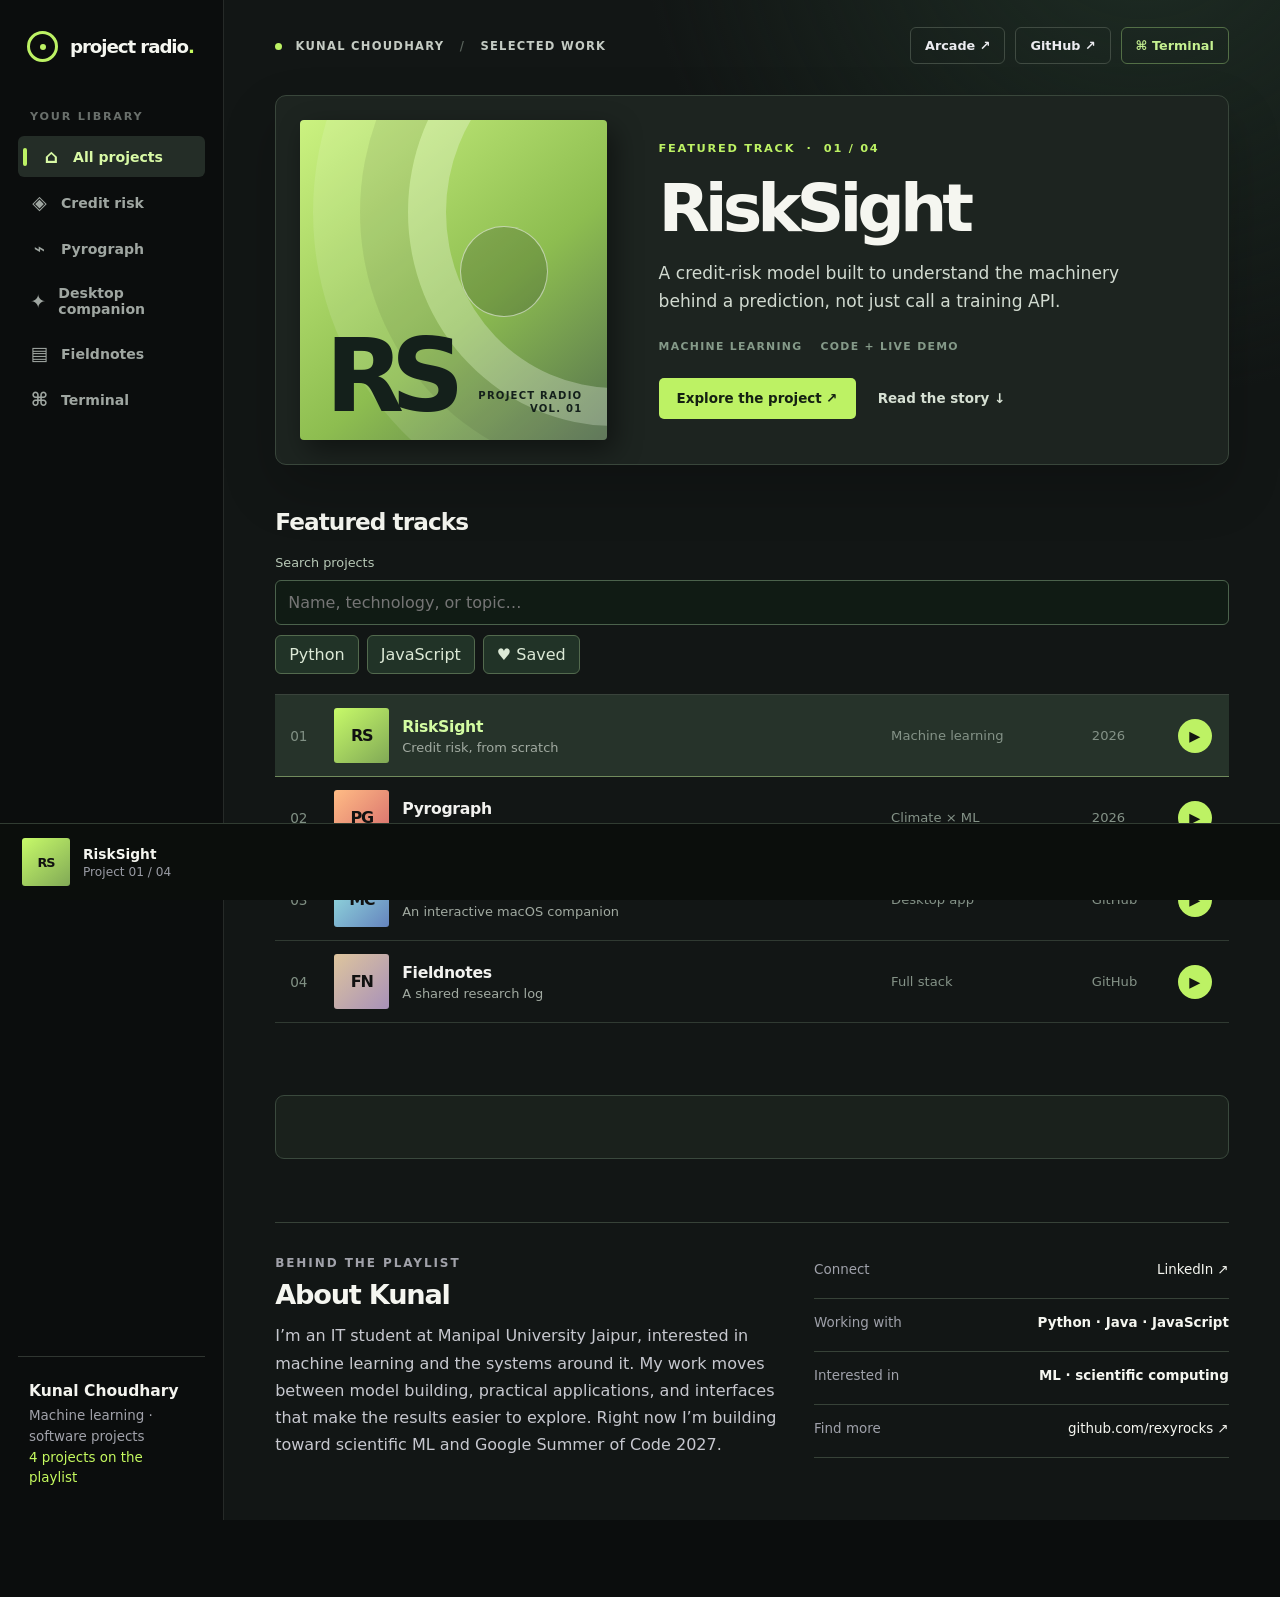
==== commit 2635a098: "Use Kokoro narration audio" ====
--- a/portfolio/index.html
+++ b/portfolio/index.html
@@ -58,7 +58,12 @@
     @media(max-width:620px){.topbar{margin-bottom:17px}.top-note{display:none}.topbar{justify-content:flex-end}.hero{display:flex;flex-direction:column;padding:15px;gap:14px}.hero-art{min-height:0;width:100%;aspect-ratio:1.45;padding:19px}.hero-art span{font-size:5.3rem}.hero-copy{padding:12px 10px 16px}.hero h1{font-size:3.1rem;margin:13px 0}.hero p{font-size:1rem}.hero-meta{margin-top:15px}.hero-actions{margin-top:19px}.hero-button{width:100%;text-align:center}.hero-secondary{display:none}.section-heading{margin-top:34px}.track{grid-template-columns:20px 48px minmax(0,1fr) 34px;padding:10px 4px}.track-type,.track-time{display:none}.story-grid,.about{grid-template-columns:1fr}.detail-links{flex-wrap:wrap}.player{height:74px;padding:10px 14px}}
     [hidden]{display:none!important}.top-actions{flex-wrap:wrap}.library-tools{display:grid;gap:10px;margin:20px 0}.library-tools label{font-size:.8rem;color:#b8c9b7}.library-tools input,#share-url{width:100%;padding:12px;border-radius:6px;border:1px solid #4b624c;background:#101b14;color:#eff5eb;font:inherit}.filter-buttons{display:flex;gap:8px;flex-wrap:wrap}.filter-buttons button,.tour-controls button,.chapter-listen{background:#213327;border:1px solid #536a4e;border-radius:6px;color:#dce9d6;padding:9px 13px}.filter-buttons [aria-pressed=true]{color:#172212;background:#bdf264}.chip{background:transparent;cursor:pointer}.chip:hover{background:#354b34}.detail-links button{background:transparent;color:#e4eede}#notice{color:#bdf264;min-height:1.2em;font-size:.85rem;margin:18px 0 0}#empty-state{padding:24px;color:#c4d3c1}.chapter-listen{font-size:.75rem;margin-top:14px}.narrating{border-color:#bdf264}.player{height:auto;min-height:92px;grid-template-columns:minmax(150px,1fr) auto minmax(130px,1fr);padding:14px 22px;gap:20px}.player-track{background:none;border:0;color:inherit;text-align:left;padding:0}.player-info{min-width:0}.player-title,.player-artist{display:block}.tour-controls{display:flex;align-items:center;gap:7px}.tour-controls button{min-height:42px}.tour-controls #tour-play{background:#bdf264;color:#172212;min-width:95px}.chapter-control{max-width:230px;width:100%;justify-self:end}.chapter-control label{display:block;font-size:.73rem;color:#becfba;margin-bottom:8px}.chapter-control input{width:100%;accent-color:#bdf264}.hero-art small #hero-volume{font-size:inherit;letter-spacing:inherit;font-weight:inherit;line-height:inherit}.hero-secondary{display:inline}.app{grid-template-rows:minmax(0,1fr) auto}.main{scroll-margin-bottom:140px}#library,#project-detail{scroll-margin-top:20px}button:disabled{opacity:.45;cursor:default}.track-play{pointer-events:none}@media(max-width:700px){.player{grid-template-columns:minmax(0,1fr) auto;gap:10px;padding:12px}.chapter-control{grid-column:1/-1;max-width:none;display:flex;align-items:center;gap:12px}.chapter-control label{margin:0;min-width:115px}.player-track .cover{width:36px;height:36px}.tour-controls button{padding:9px}.hero-art{position:relative;right:auto;bottom:auto;opacity:1}.hero-art small #hero-volume{font-size:inherit}.hero-actions{gap:15px}.player-title{font-size:.78rem}.player-artist{font-size:.65rem}}@media(prefers-reduced-motion:reduce){html{scroll-behavior:auto}}
   </style>
-</head>
+  <style>
+    .track-play{pointer-events:auto}
+    .tour-controls,.chapter-control{display:none!important}
+    .player{grid-template-columns:1fr auto;min-height:70px}
+  </style>
+  </head>
 <body>
   <div class="app">
     <aside class="sidebar" aria-label="Portfolio navigation">
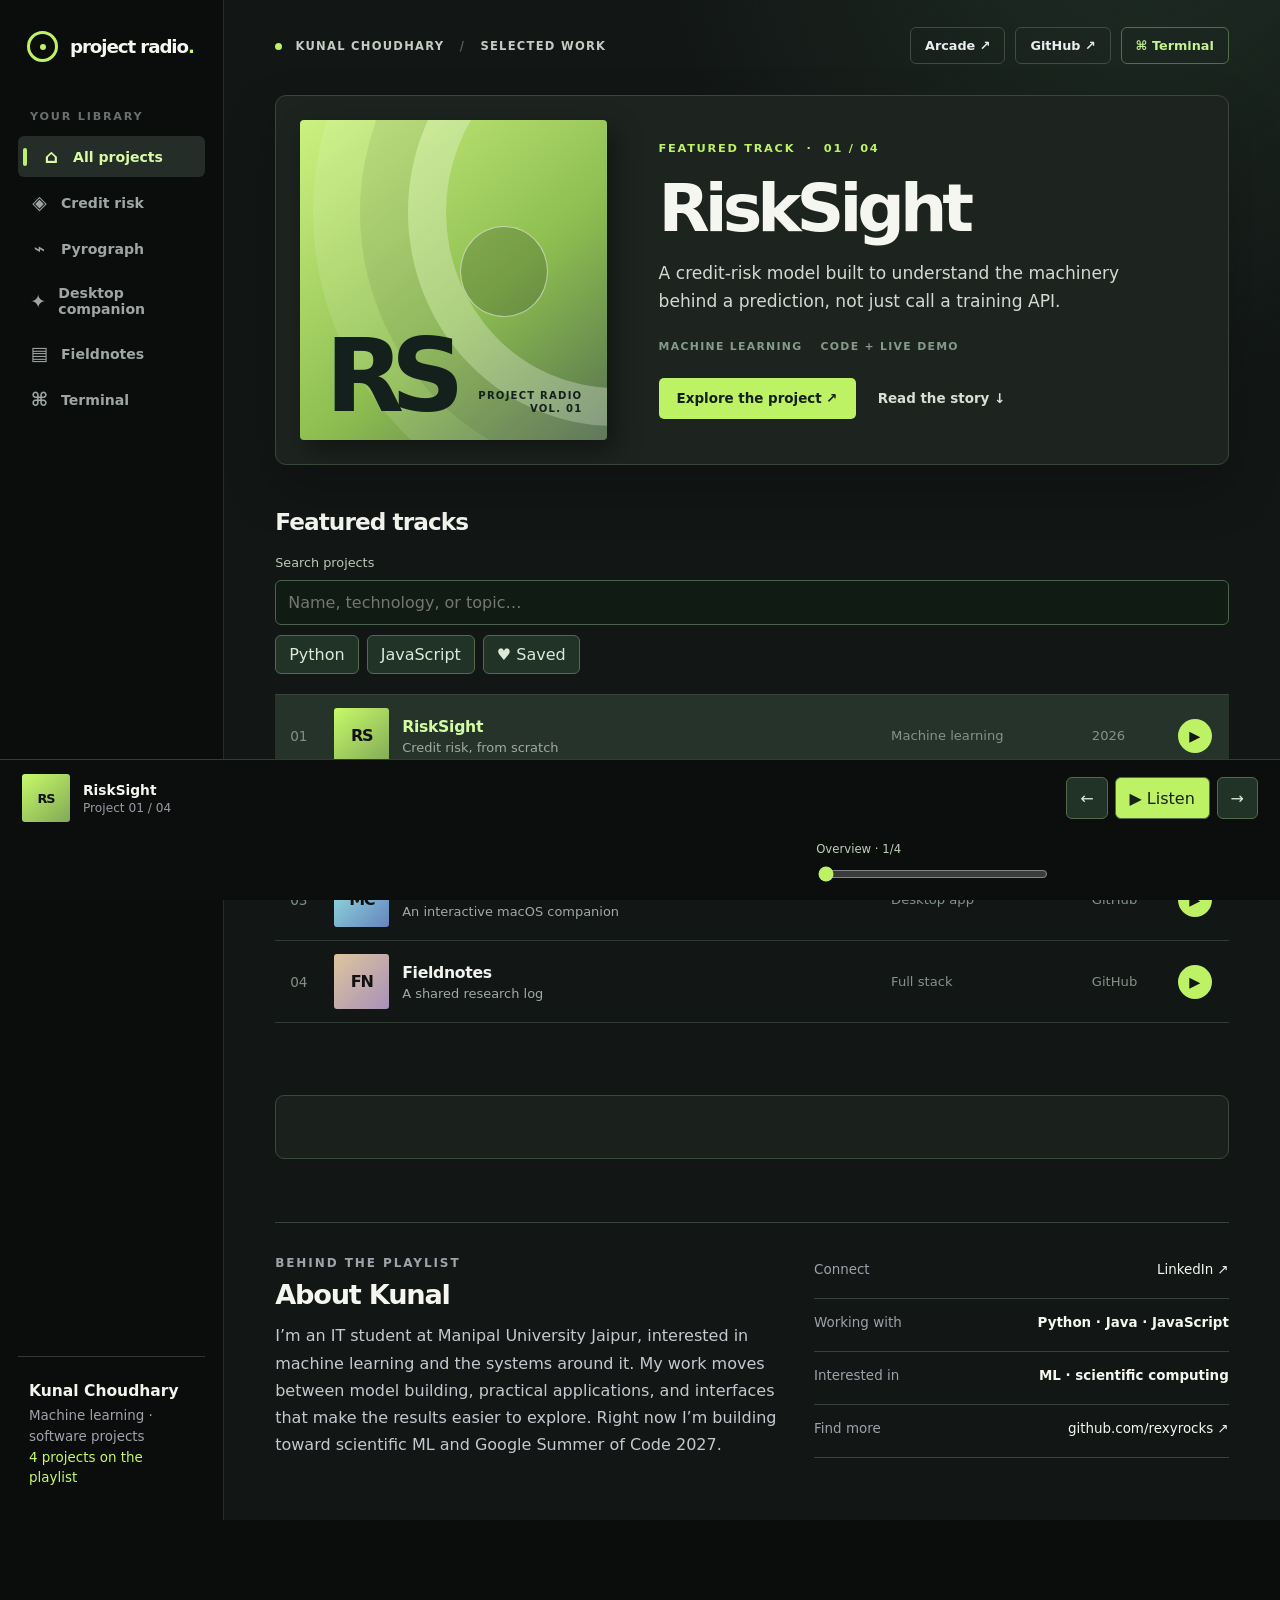
==== commit adf738b3: "Show narration controls" ====
--- a/portfolio/index.html
+++ b/portfolio/index.html
@@ -60,7 +60,6 @@
   </style>
   <style>
     .track-play{pointer-events:auto}
-    .tour-controls,.chapter-control{display:none!important}
     .player{grid-template-columns:1fr auto;min-height:70px}
   </style>
   </head>
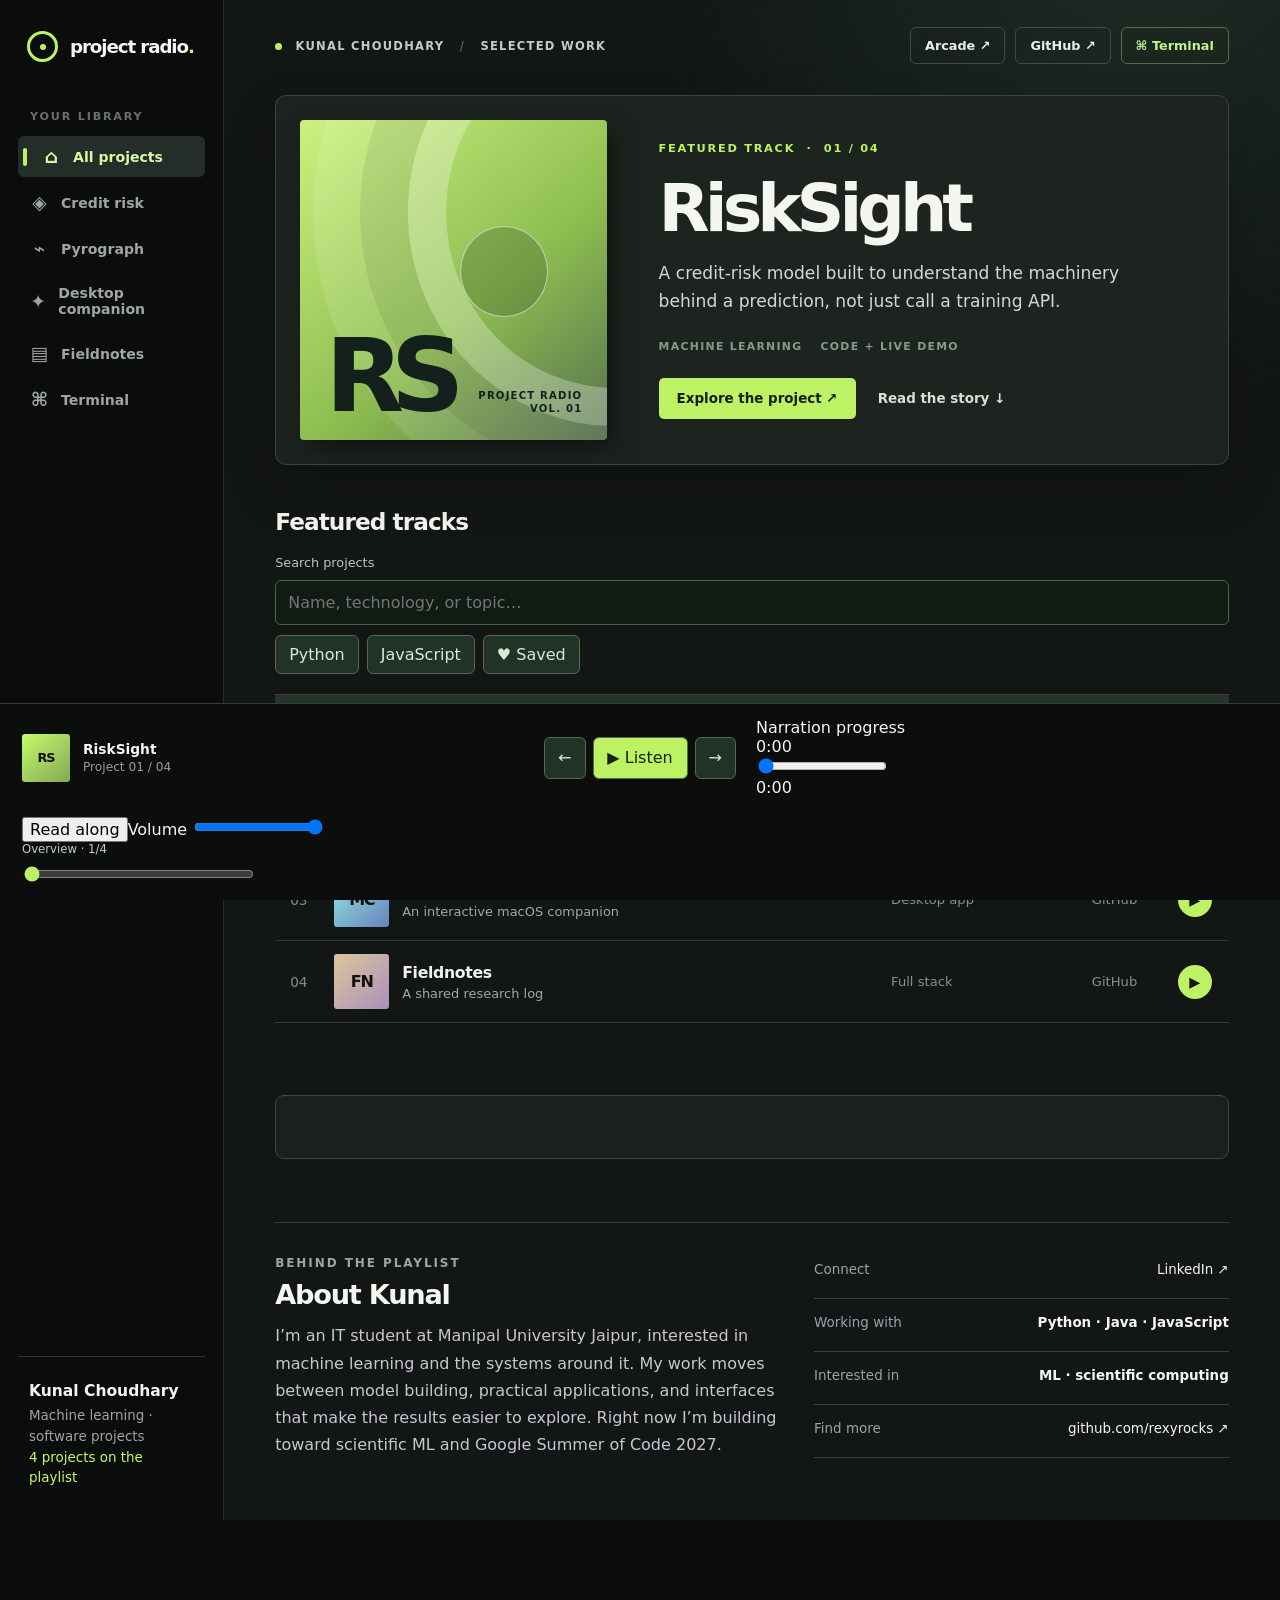
==== commit 2c63137c: "Add interactive project previews and narration player" ====
--- a/portfolio/index.html
+++ b/portfolio/index.html
@@ -60,8 +60,8 @@
   </style>
   <style>
     .track-play{pointer-events:auto}
-    .player{grid-template-columns:1fr auto;min-height:70px}
   </style>
+  <link rel="stylesheet" href="/interactive.css">
   </head>
 <body>
   <div class="app">
@@ -84,9 +84,11 @@
       <p id="notice" role="status" aria-live="polite"></p><div id="share-fallback" hidden><label for="share-url">Project link</label><input id="share-url" readonly></div>
       <section class="detail" id="project-detail" aria-live="polite"></section>
       <div class="story-grid" id="story-grid" aria-label="Project notes"></div>
+      <section class="experience" id="experience" aria-label="Try the selected project"></section>
+      <section class="transcript" id="transcript" aria-label="Narration transcript" hidden></section>
       <section class="about" id="about"><div><div class="eyebrow">Behind the playlist</div><h2>About Kunal</h2><p>I’m an IT student at Manipal University Jaipur, interested in machine learning and the systems around it. My work moves between model building, practical applications, and interfaces that make the results easier to explore. Right now I’m building toward scientific ML and Google Summer of Code 2027.</p></div><div class="about-list"><div class="about-item"><span>Connect</span><a href="https://www.linkedin.com/in/kunal-choudhary-664a373b8/" target="_blank" rel="noopener noreferrer">LinkedIn ↗</a></div><div class="about-item"><span>Working with</span><span>Python · Java · JavaScript</span></div><div class="about-item"><span>Interested in</span><span>ML · scientific computing</span></div><div class="about-item"><span>Find more</span><a href="https://github.com/rexyrocks" target="_blank" rel="noopener noreferrer">github.com/rexyrocks ↗</a></div></div></section>
     </main>
-    <footer class="player" aria-label="Project audio tour"><button class="player-track" id="player-track-button" aria-label="Read selected project story"><span class="cover cover-risk" id="player-cover">RS</span><span class="player-info"><span class="player-title" id="player-title">RiskSight</span><span class="player-artist" id="player-status">Project 01 / 04</span></span></button><div class="tour-controls"><button id="previous-project" aria-label="Previous project">←</button><button id="tour-play" aria-pressed="false" aria-label="Listen to project narration">▶ Listen</button><button id="next-project" aria-label="Next project">→</button></div><div class="chapter-control"><label for="chapter" id="chapter-label">Overview · 1/4</label><input type="range" id="chapter" min="0" max="3" step="1" value="0" aria-label="Narration chapter"></div></footer>
+    <footer class="player" aria-label="Project audio tour"><button class="player-track" id="player-track-button" aria-label="Read selected project story"><span class="cover cover-risk" id="player-cover">RS</span><span class="player-info"><span class="player-title" id="player-title">RiskSight</span><span class="player-artist" id="player-status">Project 01 / 04</span></span></button><div class="tour-controls"><button id="previous-project" aria-label="Previous project">←</button><button id="tour-play" aria-pressed="false" aria-label="Listen to project narration">▶ Listen</button><button id="next-project" aria-label="Next project">→</button></div><div class="seek-control"><label for="seek">Narration progress</label><div class="wave-wrap"><span id="audio-current">0:00</span><div class="wave-shell"><div id="waveform" class="waveform" aria-hidden="true"></div><input type="range" id="seek" min="0" max="100" step="0.1" value="0" aria-label="Seek narration"></div><span id="audio-duration">0:00</span></div></div><div class="player-extra"><button id="transcript-toggle" aria-expanded="false" aria-controls="transcript">Read along</button><label for="volume">Volume <input type="range" id="volume" min="0" max="1" step="0.05" value="1"></label><div class="chapter-control"><label for="chapter" id="chapter-label">Overview · 1/4</label><input type="range" id="chapter" min="0" max="3" step="1" value="0" aria-label="Narration chapter"></div></div></footer>
   </div>
   <div class="terminal-backdrop" id="terminal-backdrop"><section class="terminal" id="terminal-dialog" role="dialog" aria-modal="true" aria-label="Project terminal"><div class="terminal-bar"><span>kunal@project-radio ~</span><button class="terminal-close" id="terminal-close" aria-label="Close terminal">×</button></div><div class="terminal-body" id="terminal-output" aria-live="polite"><div class="terminal-line">Welcome to Project Radio Terminal.</div><div class="terminal-line">Type <span style="color:#c5fa5f">help</span> to see available commands.</div></div><form class="terminal-input-row" id="terminal-form"><label for="terminal-input">❯</label><input id="terminal-input" autocomplete="off" spellcheck="false" aria-label="Terminal command"></form></section></div>
   <script>
@@ -97,6 +99,7 @@
       notes:{number:"04",short:"Fieldnotes",title:"Fieldnotes — Shared Research Log",description:"A place for the heatwave team to capture findings, phases, and responsibilities as the prototype evolves.",problem:"Research decisions and implementation notes are easy to lose when they live across chats and personal files.",approach:"I built a React frontend with an Express and SQLite API for findings and roles, organized around the project's research phases.",outcome:"The repository includes working routes for reading and adding findings and a deployment path with persistent database storage.",tags:["React","Express","SQLite","Research workflow"],code:"https://github.com/rexyrocks/the-log",cover:"FN",coverClass:"cover-notes"}
     };
   </script>
+  <script src="/experiences.js" defer></script>
   <script src="/app.js" defer></script>
 </body>
 </html>
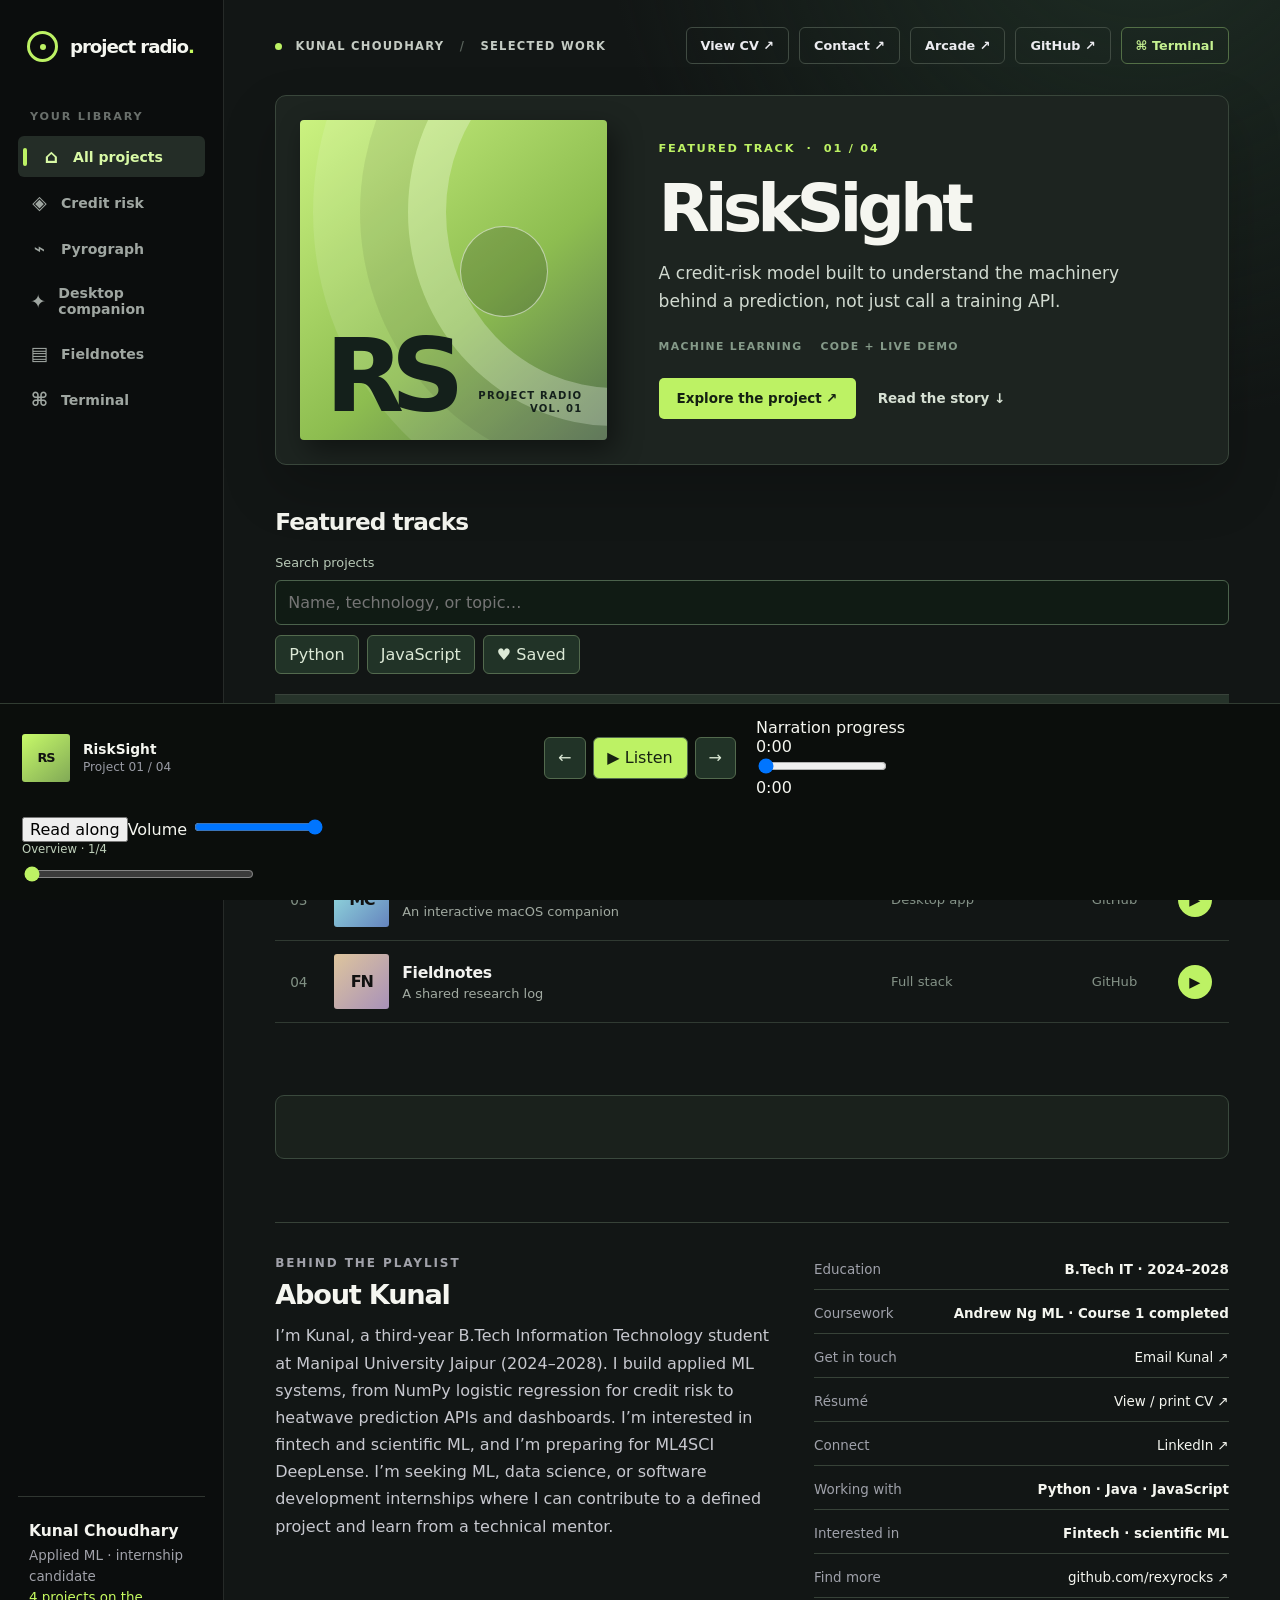
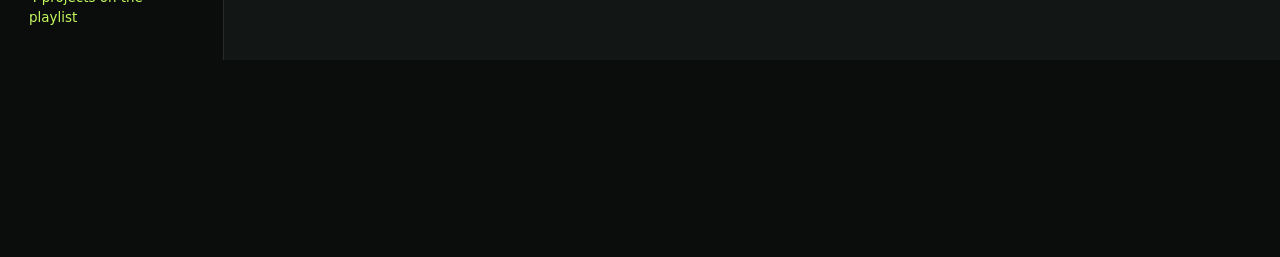
==== commit b5bcca6f: "Update portfolio profile, education, contact and CV access" ====
--- a/portfolio/index.html
+++ b/portfolio/index.html
@@ -4,7 +4,7 @@
   <meta charset="utf-8">
   <meta name="viewport" content="width=device-width, initial-scale=1">
   <meta name="theme-color" content="#0b0c10">
-  <meta name="description" content="Kunal Choudhary's project radio: machine learning projects, experiments, and the stories behind them.">
+  <meta name="description" content="Kunal Choudhary — IT undergraduate at Manipal University Jaipur, building applied ML projects in credit risk and heatwave prediction. Explore projects and view his CV.">
   <title>Kunal Choudhary · Project Radio</title>
   <link rel="icon" type="image/svg+xml" href="data:image/svg+xml,%3Csvg xmlns='http://www.w3.org/2000/svg' viewBox='0 0 64 64'%3E%3Crect width='64' height='64' rx='15' fill='%230b0c10'/%3E%3Ccircle cx='32' cy='32' r='23' fill='none' stroke='%23c5fa5f' stroke-width='5'/%3E%3Ccircle cx='32' cy='32' r='5' fill='%23c5fa5f'/%3E%3C/svg%3E">
   <style>
@@ -68,10 +68,10 @@
     <aside class="sidebar" aria-label="Portfolio navigation">
       <a class="brand" href="#top" aria-label="Project Radio home"><span class="brand-icon" aria-hidden="true"></span><span>project radio<span style="color:#c5fa5f">.</span></span></a>
       <div><div class="nav-label" style="padding:0 12px 13px">Your library</div><nav class="nav"><button class="active" data-nav="all"><span class="symbol">⌂</span>All projects</button><button data-nav="risk"><span class="symbol">◈</span>Credit risk</button><button data-nav="pyro"><span class="symbol">⌁</span>Pyrograph</button><button data-nav="miku"><span class="symbol">✦</span>Desktop companion</button><button data-nav="notes"><span class="symbol">▤</span>Fieldnotes</button><button id="nav-terminal"><span class="symbol">⌘</span>Terminal</button></nav></div>
-      <div class="sidebar-foot"><strong>Kunal Choudhary</strong>Machine learning · software projects<br><span style="color:#c5fa5f">4 projects on the playlist</span></div>
+      <div class="sidebar-foot"><strong>Kunal Choudhary</strong>Applied ML · internship candidate<br><span style="color:#c5fa5f">4 projects on the playlist</span></div>
     </aside>
     <main class="main" id="top">
-      <div class="topbar"><div class="top-note"><span class="top-dot"></span> KUNAL CHOUDHARY <span class="top-slash">/</span> SELECTED WORK</div><div class="top-actions"><a class="pill" href="/arcade.html">Arcade ↗</a><a class="pill" href="https://github.com/rexyrocks" target="_blank" rel="noopener noreferrer">GitHub ↗</a><button class="terminal-trigger" id="terminal-trigger" aria-haspopup="dialog" aria-controls="terminal-dialog">⌘ Terminal</button></div></div>
+      <div class="topbar"><div class="top-note"><span class="top-dot"></span> KUNAL CHOUDHARY <span class="top-slash">/</span> SELECTED WORK</div><div class="top-actions"><a class="pill" href="/cv.html" target="_blank" rel="noopener noreferrer">View CV ↗</a><a class="pill" href="mailto:piyochoudhary@gmail.com">Contact ↗</a><a class="pill" href="/arcade.html">Arcade ↗</a><a class="pill" href="https://github.com/rexyrocks" target="_blank" rel="noopener noreferrer">GitHub ↗</a><button class="terminal-trigger" id="terminal-trigger" aria-haspopup="dialog" aria-controls="terminal-dialog">⌘ Terminal</button></div></div>
       <section class="hero" aria-label="Featured project"><div class="hero-art cover-risk" id="hero-art" aria-hidden="true"><span id="hero-mark">RS</span><small>PROJECT RADIO<br><span id="hero-volume">VOL. 01</span></small></div><div class="hero-copy"><div class="eyebrow" id="hero-eyebrow">FEATURED TRACK&nbsp; · &nbsp;01 / 04</div><h1 id="hero-title">RiskSight</h1><p id="hero-description">A credit-risk model built to understand the machinery behind a prediction, not just call a training API.</p><div class="hero-meta"><span id="hero-category">MACHINE LEARNING</span><span id="hero-format">CODE + LIVE DEMO</span></div><div class="hero-actions"><a class="hero-button" id="hero-code" href="https://github.com/rexyrocks/credit-risk-from-scratch" target="_blank" rel="noopener noreferrer">Explore the project ↗</a><a class="hero-secondary" href="#project-detail">Read the story ↓</a></div></div></section>
       <section id="library" aria-label="Project library"><div class="section-heading"><h2>Featured tracks</h2><span id="result-count" role="status"></span></div><div class="library-tools"><label for="project-search">Search projects</label><input type="search" id="project-search" placeholder="Name, technology, or topic…"><div class="filter-buttons"><button data-filter="Python" aria-pressed="false">Python</button><button data-filter="JavaScript" aria-pressed="false">JavaScript</button><button id="saved-filter" aria-pressed="false">♥ Saved</button><button id="clear-filters" hidden>Clear filters</button></div></div>
       <section class="tracks" aria-label="Projects">
@@ -86,7 +86,7 @@
       <div class="story-grid" id="story-grid" aria-label="Project notes"></div>
       <section class="experience" id="experience" aria-label="Try the selected project"></section>
       <section class="transcript" id="transcript" aria-label="Narration transcript" hidden></section>
-      <section class="about" id="about"><div><div class="eyebrow">Behind the playlist</div><h2>About Kunal</h2><p>I’m an IT student at Manipal University Jaipur, interested in machine learning and the systems around it. My work moves between model building, practical applications, and interfaces that make the results easier to explore. Right now I’m building toward scientific ML and Google Summer of Code 2027.</p></div><div class="about-list"><div class="about-item"><span>Connect</span><a href="https://www.linkedin.com/in/kunal-choudhary-664a373b8/" target="_blank" rel="noopener noreferrer">LinkedIn ↗</a></div><div class="about-item"><span>Working with</span><span>Python · Java · JavaScript</span></div><div class="about-item"><span>Interested in</span><span>ML · scientific computing</span></div><div class="about-item"><span>Find more</span><a href="https://github.com/rexyrocks" target="_blank" rel="noopener noreferrer">github.com/rexyrocks ↗</a></div></div></section>
+      <section class="about" id="about"><div><div class="eyebrow">Behind the playlist</div><h2>About Kunal</h2><p>I’m Kunal, a third-year B.Tech Information Technology student at Manipal University Jaipur (2024–2028). I build applied ML systems, from NumPy logistic regression for credit risk to heatwave prediction APIs and dashboards. I’m interested in fintech and scientific ML, and I’m preparing for ML4SCI DeepLense. I’m seeking ML, data science, or software development internships where I can contribute to a defined project and learn from a technical mentor.</p></div><div class="about-list"><div class="about-item"><span>Education</span><span>B.Tech IT · 2024–2028</span></div><div class="about-item"><span>Coursework</span><span>Andrew Ng ML · Course 1 completed</span></div><div class="about-item"><span>Get in touch</span><a href="mailto:piyochoudhary@gmail.com">Email Kunal ↗</a></div><div class="about-item"><span>Résumé</span><a href="/cv.html" target="_blank" rel="noopener noreferrer">View / print CV ↗</a></div><div class="about-item"><span>Connect</span><a href="https://www.linkedin.com/in/kunal-choudhary-664a373b8/" target="_blank" rel="noopener noreferrer">LinkedIn ↗</a></div><div class="about-item"><span>Working with</span><span>Python · Java · JavaScript</span></div><div class="about-item"><span>Interested in</span><span>Fintech · scientific ML</span></div><div class="about-item"><span>Find more</span><a href="https://github.com/rexyrocks" target="_blank" rel="noopener noreferrer">github.com/rexyrocks ↗</a></div></div></section>
     </main>
     <footer class="player" aria-label="Project audio tour"><button class="player-track" id="player-track-button" aria-label="Read selected project story"><span class="cover cover-risk" id="player-cover">RS</span><span class="player-info"><span class="player-title" id="player-title">RiskSight</span><span class="player-artist" id="player-status">Project 01 / 04</span></span></button><div class="tour-controls"><button id="previous-project" aria-label="Previous project">←</button><button id="tour-play" aria-pressed="false" aria-label="Listen to project narration">▶ Listen</button><button id="next-project" aria-label="Next project">→</button></div><div class="seek-control"><label for="seek">Narration progress</label><div class="wave-wrap"><span id="audio-current">0:00</span><div class="wave-shell"><div id="waveform" class="waveform" aria-hidden="true"></div><input type="range" id="seek" min="0" max="100" step="0.1" value="0" aria-label="Seek narration"></div><span id="audio-duration">0:00</span></div></div><div class="player-extra"><button id="transcript-toggle" aria-expanded="false" aria-controls="transcript">Read along</button><label for="volume">Volume <input type="range" id="volume" min="0" max="1" step="0.05" value="1"></label><div class="chapter-control"><label for="chapter" id="chapter-label">Overview · 1/4</label><input type="range" id="chapter" min="0" max="3" step="1" value="0" aria-label="Narration chapter"></div></div></footer>
   </div>
